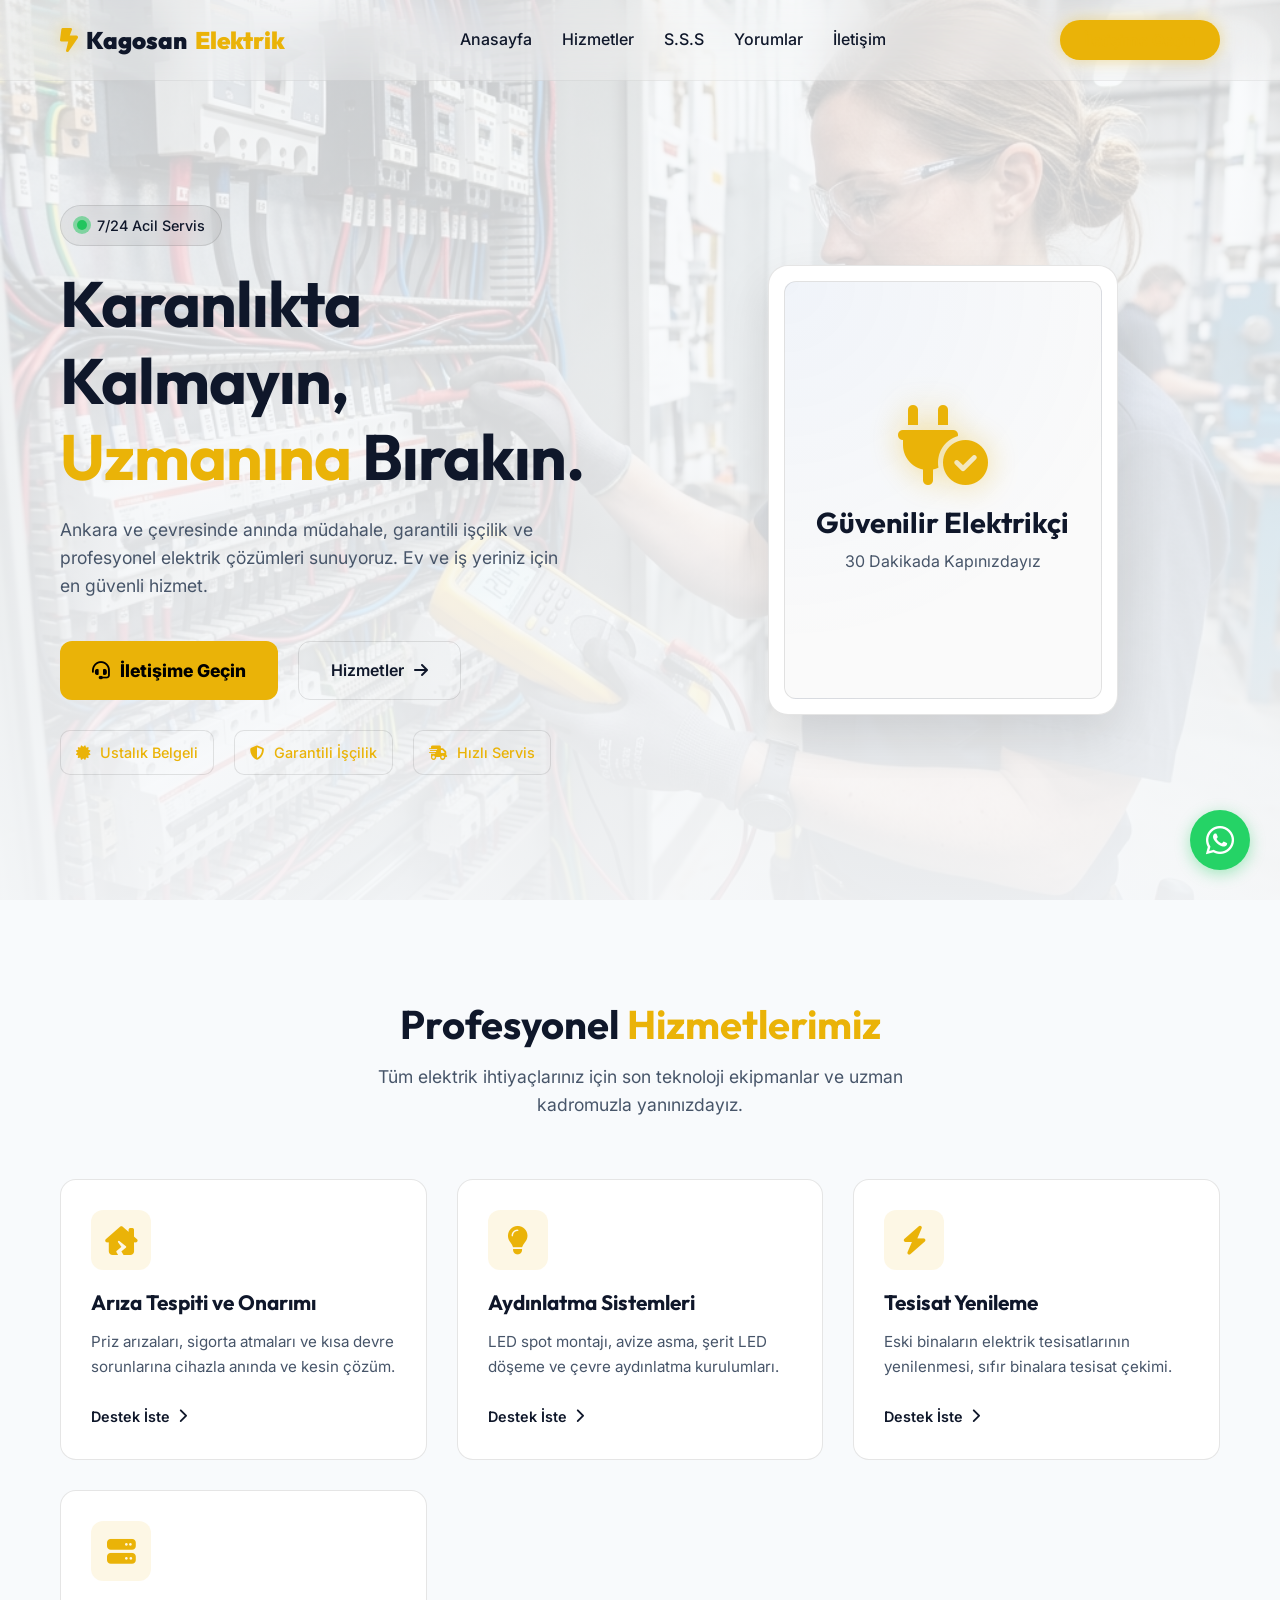
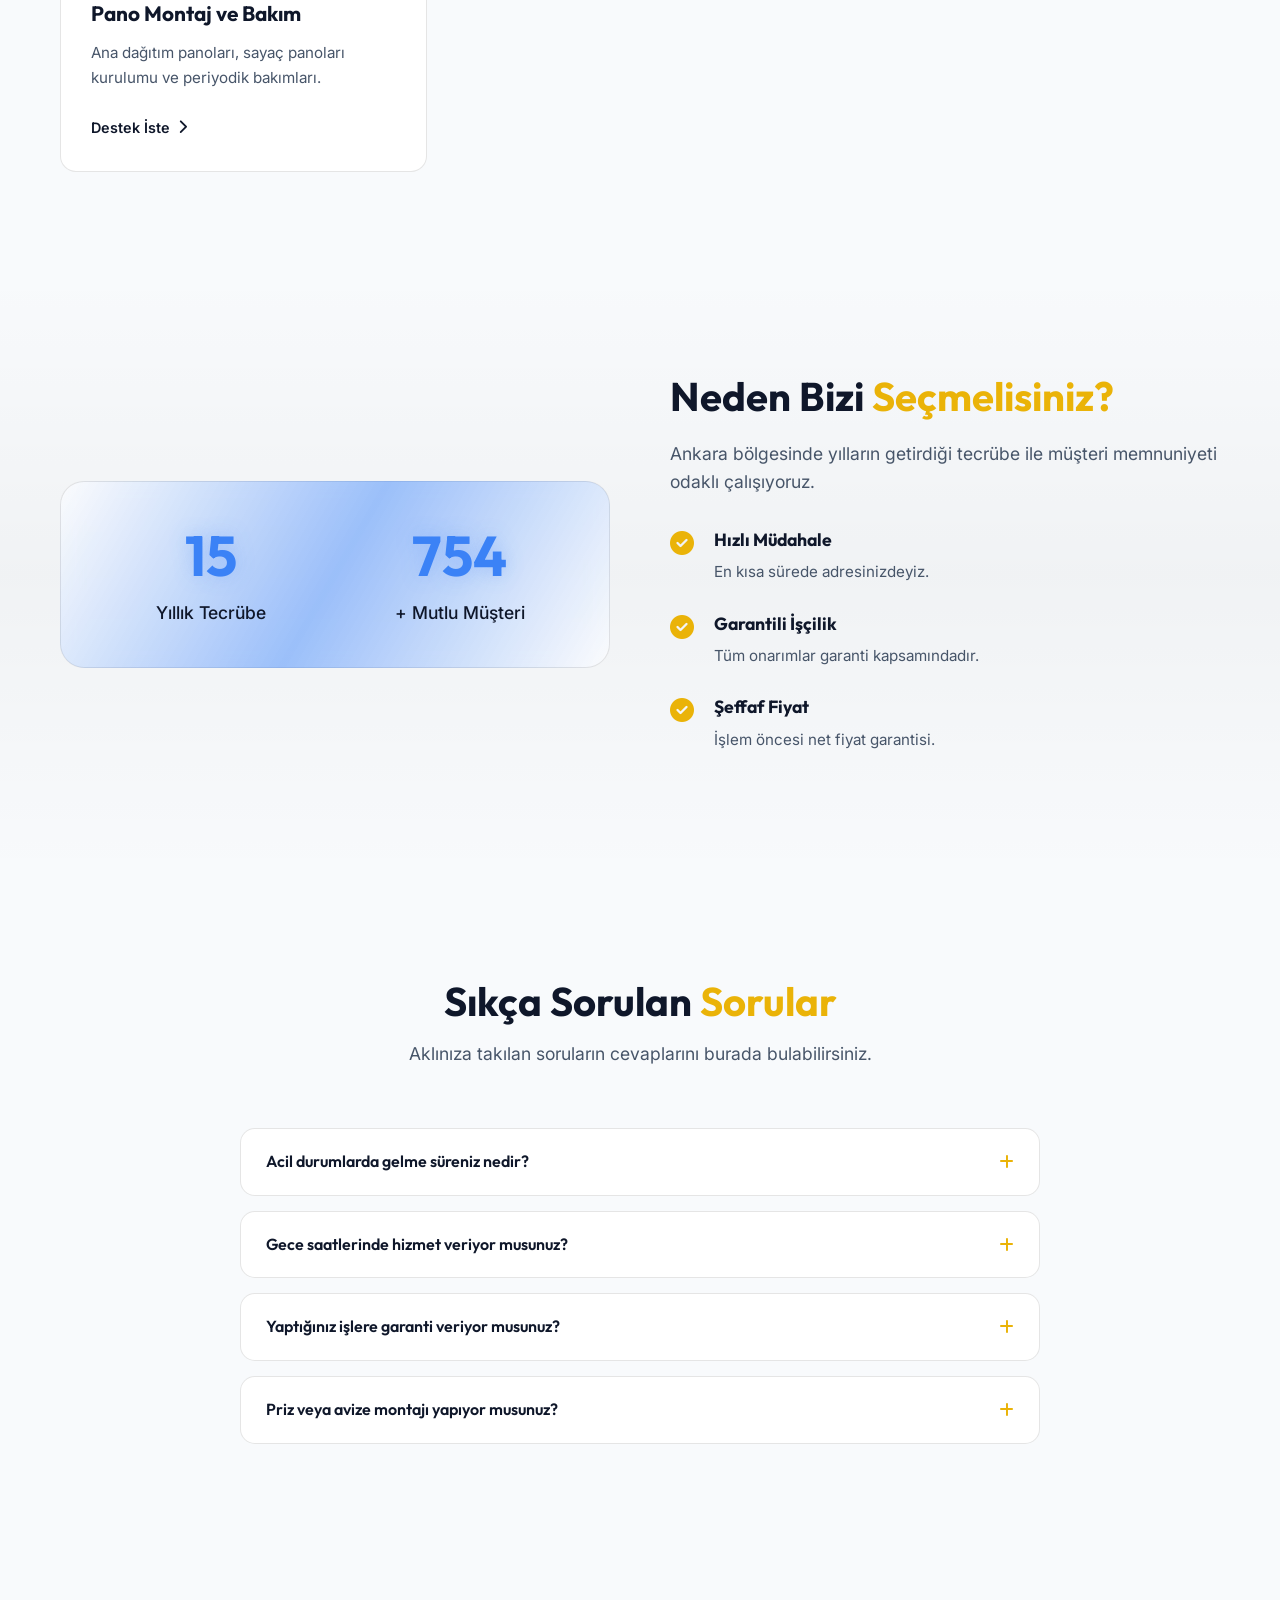
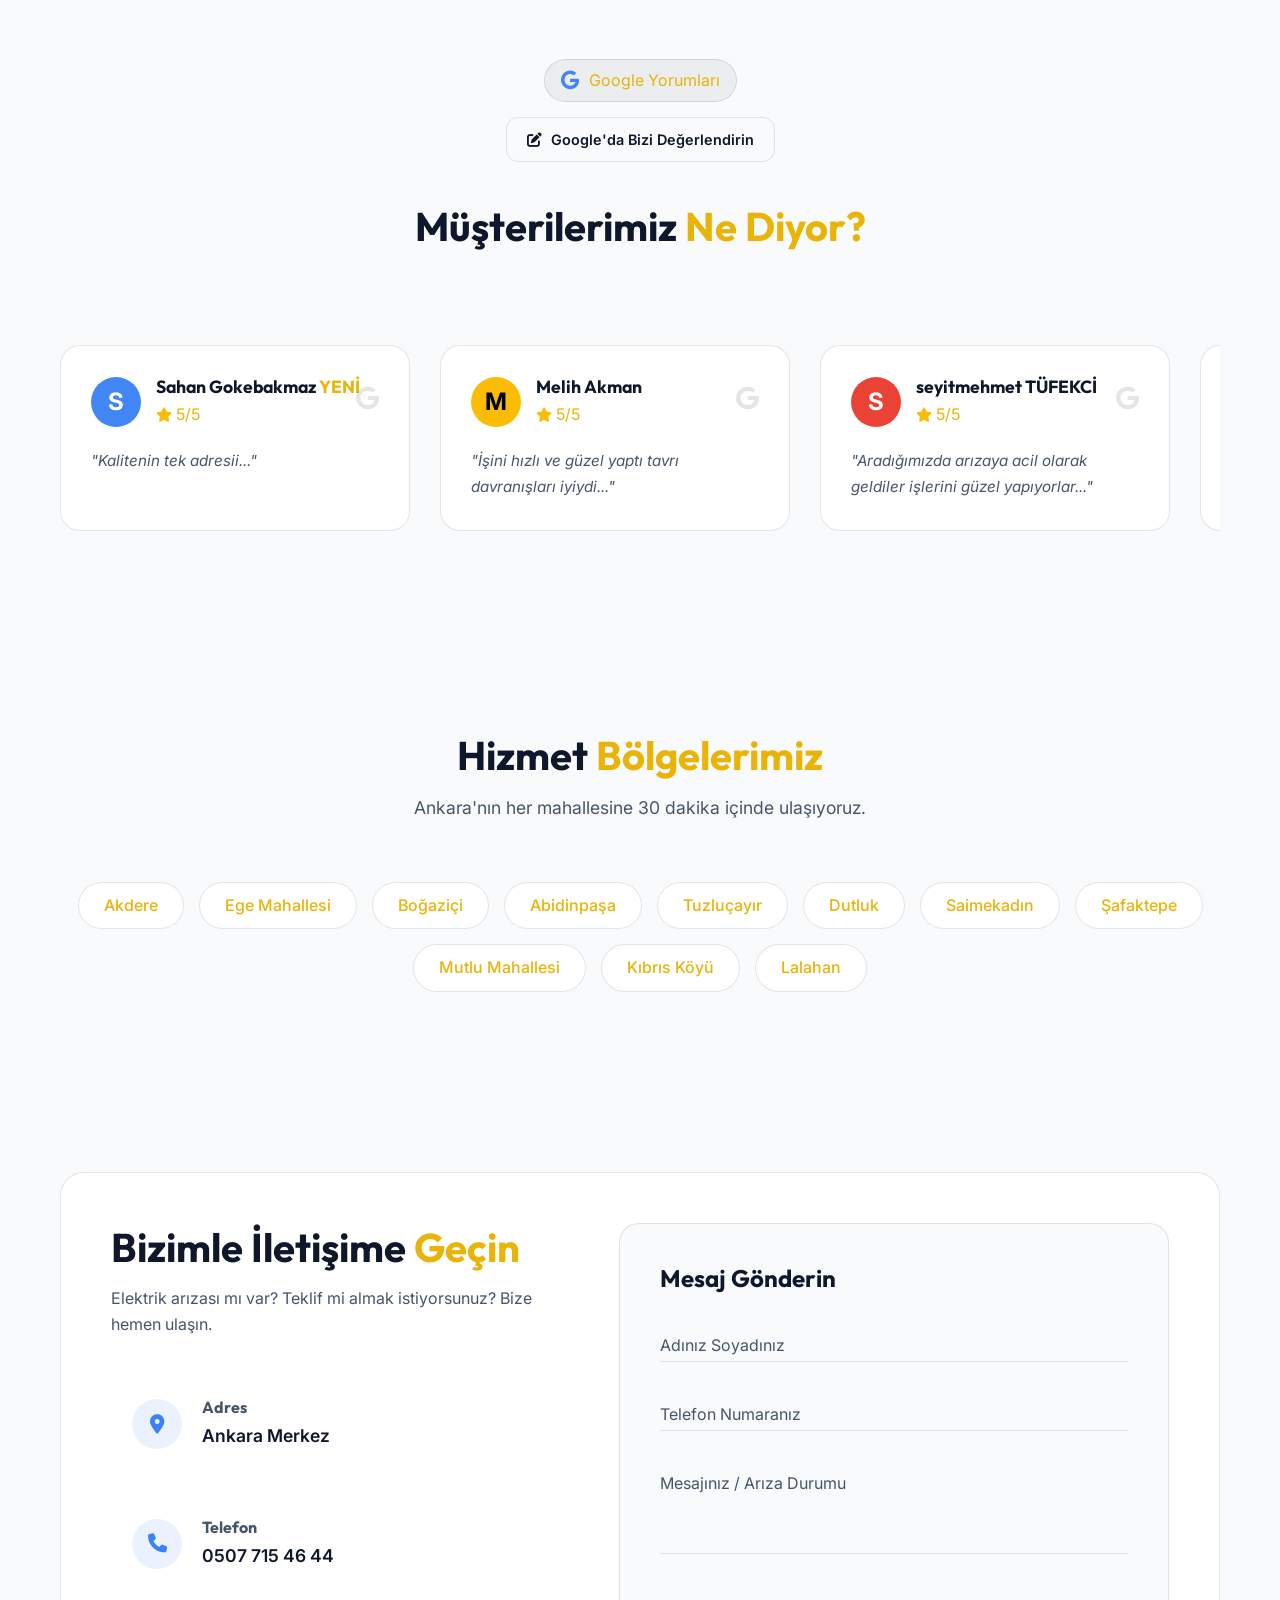
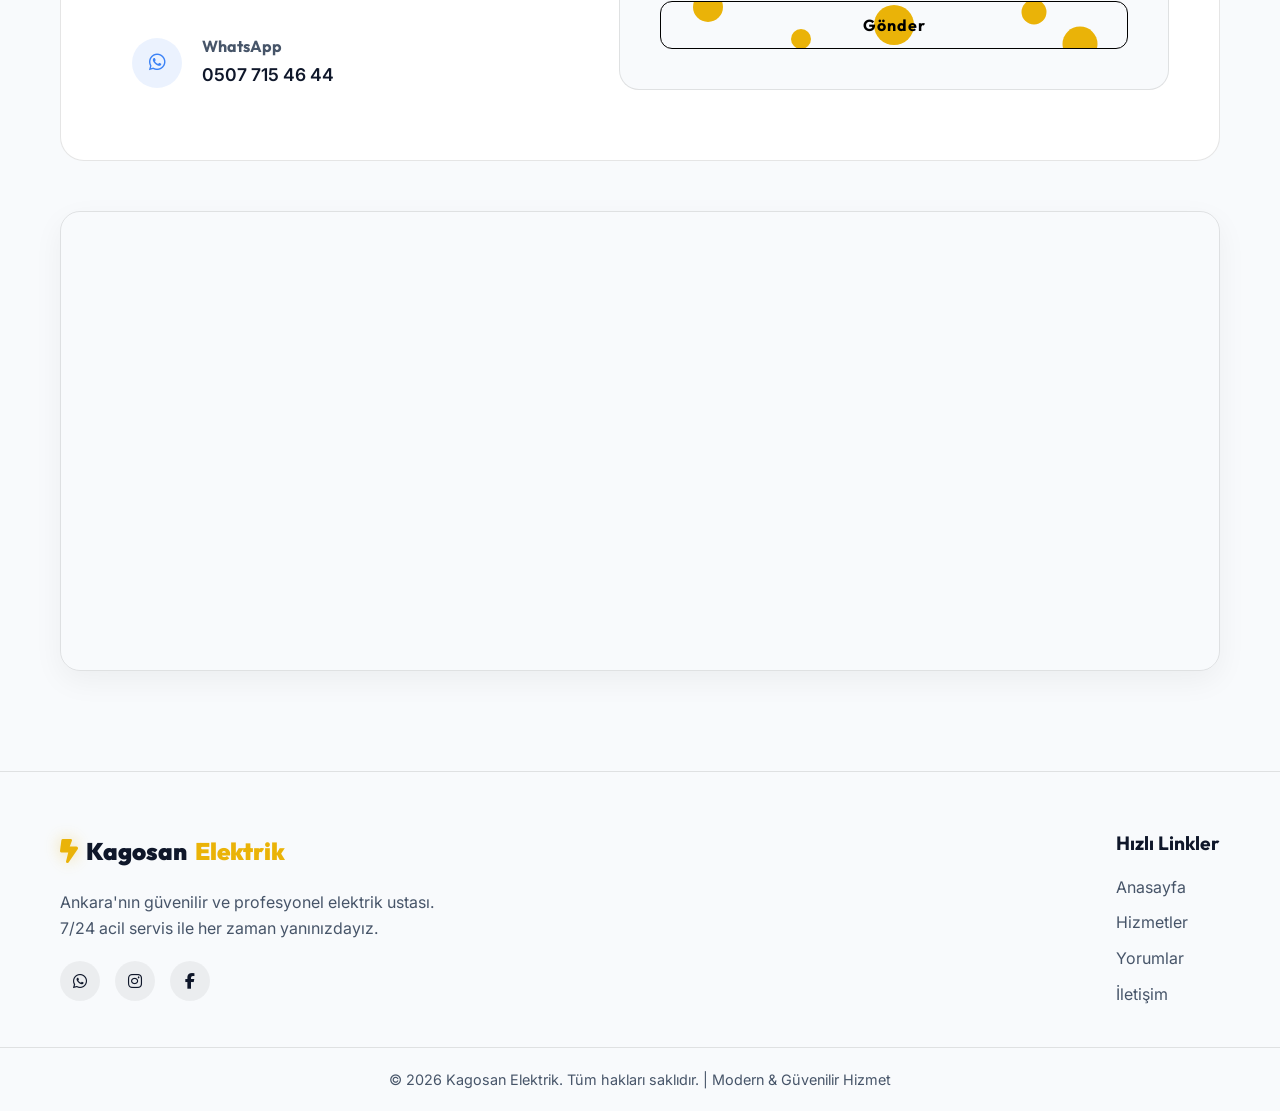
==== index.html @ c7c73910 "İlk commit: Site dosyaları eklendi" ====
<!DOCTYPE html>
<html lang="tr">
<head>
    <meta charset="UTF-8">
    <meta name="viewport" content="width=device-width, initial-scale=1.0">
    <title>Kagosan Elektrik | 7/24 Acil Elektrik Ustası</title>
    <meta name="description" content="Ankara'da profesyonel, hızlı ve güvenilir 7/24 elektrikçi hizmeti. Elektrik arızası, tesisat, pano montajı ve aydınlatma çözümleri.">
    <link rel="stylesheet" href="styles.css">
    <link href="https://fonts.googleapis.com/css2?family=Inter:wght@300;400;500;600;700&family=Outfit:wght@400;500;700;900&display=swap" rel="stylesheet">
    <link rel="stylesheet" href="https://cdnjs.cloudflare.com/ajax/libs/font-awesome/6.4.0/css/all.min.css">
    <script type="application/ld+json">
    {
      "@context": "https://schema.org",
      "@type": "Electrician",
      "name": "Kagosan Elektrik",
      "url": "https://www.kagosanelektrik.com",
      "telephone": "+905077154644",
      "address": {
        "@type": "PostalAddress",
        "streetAddress": "Ankara Merkez",
        "addressLocality": "Ankara",
        "addressRegion": "Ankara",
        "addressCountry": "TR"
      },
      "geo": {
        "@type": "GeoCoordinates",
        "latitude": 39.9334,
        "longitude": 32.8597
      },
      "openingHoursSpecification": {
        "@type": "OpeningHoursSpecification",
        "dayOfWeek": [
          "Monday",
          "Tuesday",
          "Wednesday",
          "Thursday",
          "Friday",
          "Saturday",
          "Sunday"
        ],
        "opens": "00:00",
        "closes": "23:59"
      },
      "priceRange": "₺₺",
      "description": "Ankara'da profesyonel, hızlı ve güvenilir 7/24 elektrikçi hizmeti. Elektrik arızası ve pano montajı."
    }
    </script>
</head>
<body>
    <!-- Navbar -->
    <nav class="navbar">
        <div class="container nav-container">
            <a href="#" class="logo">
                <i class="fa-solid fa-bolt-lightning"></i>
                Kagosan<span>Elektrik</span>
            </a>
            <ul class="nav-links">
                <li><a href="#home">Anasayfa</a></li>
                <li><a href="#services">Hizmetler</a></li>

                <li><a href="#faq">S.S.S</a></li>
                <li><a href="#reviews">Yorumlar</a></li>
                <li><a href="#contact">İletişim</a></li>
            </ul>
            <div class="nav-contact">
                <button class="uiverse-btn open-contact-modal">
                    <span class="btn-text">İletişime Geçin</span>
                    <span class="btn-icon"><i class="fa-solid fa-comment-dots"></i></span>
                </button>
            </div>
            <div class="mobile-menu-btn">
                <i class="fa-solid fa-bars"></i>
            </div>
        </div>
    </nav>

    <!-- Mobile Menu Overlay -->
    <div class="mobile-menu-overlay">
        <div class="close-menu-btn"><i class="fa-solid fa-xmark"></i></div>
        <ul class="mobile-nav-links">
            <li><a href="#home">Anasayfa</a></li>
            <li><a href="#services">Hizmetler</a></li>

            <li><a href="#faq">S.S.S</a></li>
            <li><a href="#reviews">Yorumlar</a></li>
            <li><a href="#contact">İletişim</a></li>
        </ul>
        <button class="uiverse-btn open-contact-modal mobile-modal-btn">
            <span class="btn-text">İletişime Geçin</span>
            <span class="btn-icon"><i class="fa-solid fa-comment-dots"></i></span>
        </button>
    </div>

    <!-- Hero Section -->
    <section id="home" class="hero">
        <div class="hero-bg"></div>
        <div class="container hero-container">
            <div class="hero-content">
                <div class="badge-modern">
                    <span class="pulse-dot"></span>
                    7/24 Acil Servis
                </div>
                <h1>Karanlıkta Kalmayın,<br><span>Uzmanına</span> Bırakın.</h1>
                <p>Ankara ve çevresinde anında müdahale, garantili işçilik ve profesyonel elektrik çözümleri sunuyoruz. Ev ve iş yeriniz için en güvenli hizmet.</p>
                
                <div class="hero-buttons">
                    <button class="btn-glow open-contact-modal">
                        <i class="fa-solid fa-headset"></i> İletişime Geçin
                    </button>
                    <a href="#services" class="btn-outline">
                        Hizmetler <i class="fa-solid fa-arrow-right"></i>
                    </a>
                </div>

                <!-- Trust Badges -->
                <div class="trust-badges">
                    <div class="trust-item">
                        <i class="fa-solid fa-certificate"></i>
                        <span>Ustalık Belgeli</span>
                    </div>
                    <div class="trust-item">
                        <i class="fa-solid fa-shield-halved"></i>
                        <span>Garantili İşçilik</span>
                    </div>
                    <div class="trust-item">
                        <i class="fa-solid fa-truck-fast"></i>
                        <span>Hızlı Servis</span>
                    </div>
                </div>
            </div>
            <div class="hero-image-wrapper">
                <div class="card-uiverse-3d">
                    <div class="card-inner">
                        <i class="fa-solid fa-plug-circle-check hero-big-icon"></i>
                        <h3>Güvenilir Elektrikçi</h3>
                        <p>30 Dakikada Kapınızdayız</p>
                    </div>
                </div>
            </div>
        </div>

    </section>

    <!-- Services Section -->
    <section id="services" class="services">
        <div class="container">
            <div class="section-header">
                <h2>Profesyonel <span>Hizmetlerimiz</span></h2>
                <p>Tüm elektrik ihtiyaçlarınız için son teknoloji ekipmanlar ve uzman kadromuzla yanınızdayız.</p>
            </div>

            <div class="services-grid">
                <div class="service-card-uiverse">
                    <div class="card-icon"><i class="fa-solid fa-house-chimney-crack"></i></div>
                    <h3>Arıza Tespiti ve Onarımı</h3>
                    <p>Priz arızaları, sigorta atmaları ve kısa devre sorunlarına cihazla anında ve kesin çözüm.</p>
                    <button class="card-link open-contact-modal">Destek İste <i class="fa-solid fa-chevron-right"></i></button>
                </div>
                <div class="service-card-uiverse">
                    <div class="card-icon"><i class="fa-solid fa-lightbulb"></i></div>
                    <h3>Aydınlatma Sistemleri</h3>
                    <p>LED spot montajı, avize asma, şerit LED döşeme ve çevre aydınlatma kurulumları.</p>
                    <button class="card-link open-contact-modal">Destek İste <i class="fa-solid fa-chevron-right"></i></button>
                </div>
                <div class="service-card-uiverse">
                    <div class="card-icon"><i class="fa-solid fa-bolt"></i></div>
                    <h3>Tesisat Yenileme</h3>
                    <p>Eski binaların elektrik tesisatlarının yenilenmesi, sıfır binalara tesisat çekimi.</p>
                    <button class="card-link open-contact-modal">Destek İste <i class="fa-solid fa-chevron-right"></i></button>
                </div>
                <div class="service-card-uiverse">
                    <div class="card-icon"><i class="fa-solid fa-server"></i></div>
                    <h3>Pano Montaj ve Bakım</h3>
                    <p>Ana dağıtım panoları, sayaç panoları kurulumu ve periyodik bakımları.</p>
                    <button class="card-link open-contact-modal">Destek İste <i class="fa-solid fa-chevron-right"></i></button>
                </div>
            </div>
        </div>
    </section>



    <!-- Why Us Section -->
    <section id="about" class="why-us">
        <div class="container">
            <div class="why-us-content">
                <div class="image-stack">
                    <div class="glass-panel">
                        <div class="stat-item">
                            <h4 class="counter" data-target="15">0</h4>
                            <span>Yıllık Tecrübe</span>
                        </div>
                        <div class="stat-item">
                            <h4 class="counter" data-target="2500">0</h4>
                            <span>+ Mutlu Müşteri</span>
                        </div>
                    </div>
                </div>
                <div class="text-content">
                    <h2>Neden Bizi <span>Seçmelisiniz?</span></h2>
                    <p>Ankara bölgesinde yılların getirdiği tecrübe ile müşteri memnuniyeti odaklı çalışıyoruz.</p>
                    <ul class="feature-list">
                        <li><i class="fa-solid fa-check-circle"></i><div><strong>Hızlı Müdahale</strong><span>En kısa sürede adresinizdeyiz.</span></div></li>
                        <li><i class="fa-solid fa-check-circle"></i><div><strong>Garantili İşçilik</strong><span>Tüm onarımlar garanti kapsamındadır.</span></div></li>
                        <li><i class="fa-solid fa-check-circle"></i><div><strong>Şeffaf Fiyat</strong><span>İşlem öncesi net fiyat garantisi.</span></div></li>
                    </ul>
                </div>
            </div>
        </div>
    </section>

    <!-- FAQ Section -->
    <section id="faq" class="faq-section">
        <div class="container">
            <div class="section-header">
                <h2>Sıkça Sorulan <span>Sorular</span></h2>
                <p>Aklınıza takılan soruların cevaplarını burada bulabilirsiniz.</p>
            </div>
            <div class="faq-accordion">
                <div class="faq-item">
                    <div class="faq-question">Acil durumlarda gelme süreniz nedir? <i class="fa-solid fa-plus"></i></div>
                    <div class="faq-answer">Ankara bölgesinde trafiğe bağlı olarak genellikle 20-40 dakika içerisinde adresinizde oluyoruz.</div>
                </div>
                <div class="faq-item">
                    <div class="faq-question">Gece saatlerinde hizmet veriyor musunuz? <i class="fa-solid fa-plus"></i></div>
                    <div class="faq-answer">Evet, haftanın 7 günü 24 saati acil elektrik arızaları için hizmetinizdeyiz.</div>
                </div>
                <div class="faq-item">
                    <div class="faq-question">Yaptığınız işlere garanti veriyor musunuz? <i class="fa-solid fa-plus"></i></div>
                    <div class="faq-answer">Kesinlikle. Kullandığımız malzemeler ve işçiliğimiz firmamızın garantisi altındadır.</div>
                </div>
                <div class="faq-item">
                    <div class="faq-question">Priz veya avize montajı yapıyor musunuz? <i class="fa-solid fa-plus"></i></div>
                    <div class="faq-answer">Evet, en küçük priz tamirinden komple bina tesisatına kadar her türlü elektrik işini yapıyoruz.</div>
                </div>
            </div>
        </div>
    </section>

    <!-- Reviews Section -->
    <section id="reviews" class="reviews-section">
        <div class="container">
            <div class="section-header" style="display: flex; flex-direction: column; align-items: center; gap: 15px;">
                <div class="google-rating" style="margin-bottom: 0;"><i class="fa-brands fa-google"></i><span>Google Yorumları</span></div>
                <a href="#" target="_blank" class="btn-outline" style="padding: 10px 20px; font-size: 0.9rem; margin-bottom: 15px;"><i class="fa-solid fa-pen-to-square"></i> Google'da Bizi Değerlendirin</a>
                <h2 style="margin-top: 10px;">Müşterilerimiz <span>Ne Diyor?</span></h2>
            </div>
            <div class="reviews-grid">
                <div class="review-card">
                    <div class="review-header">
                        <div class="avatar bg-blue">S</div>
                        <div class="user-info">
                            <h4>Sahan Gokebakmaz <span class="badge-new">YENİ</span></h4>
                            <div class="stars"><i class="fa-solid fa-star"></i> <span>5/5</span></div>
                        </div>
                        <i class="fa-brands fa-google google-icon-small"></i>
                    </div>
                    <p class="review-text">"Kalitenin tek adresii..."</p>
                </div>
                <div class="review-card">
                    <div class="review-header">
                        <div class="avatar bg-yellow">M</div>
                        <div class="user-info">
                            <h4>Melih Akman</h4>
                            <div class="stars"><i class="fa-solid fa-star"></i> <span>5/5</span></div>
                        </div>
                        <i class="fa-brands fa-google google-icon-small"></i>
                    </div>
                    <p class="review-text">"İşini hızlı ve güzel yaptı tavrı davranışları iyiydi..."</p>
                </div>
                <div class="review-card">
                    <div class="review-header">
                        <div class="avatar" style="background: #ea4335;">S</div>
                        <div class="user-info">
                            <h4>seyitmehmet TÜFEKCİ</h4>
                            <div class="stars"><i class="fa-solid fa-star"></i> <span>5/5</span></div>
                        </div>
                        <i class="fa-brands fa-google google-icon-small"></i>
                    </div>
                    <p class="review-text">"Aradığımızda arızaya acil olarak geldiler işlerini güzel yapıyorlar..."</p>
                </div>
                <div class="review-card">
                    <div class="review-header">
                        <div class="avatar bg-blue">K</div>
                        <div class="user-info">
                            <h4>Kaan Gökşen <span class="badge-new">YENİ</span></h4>
                            <div class="stars"><i class="fa-solid fa-star"></i> <span>5/5</span></div>
                        </div>
                        <i class="fa-brands fa-google google-icon-small"></i>
                    </div>
                    <p class="review-text">"Güzel kaliteli işçiliği var"</p>
                </div>
            </div>
        </div>
    </section>

    <!-- Service Areas Section -->
    <section id="areas" class="areas-section">
        <div class="container">
            <div class="section-header">
                <h2>Hizmet <span>Bölgelerimiz</span></h2>
                <p>Ankara'nın her mahallesine 30 dakika içinde ulaşıyoruz.</p>
            </div>
            <div class="areas-grid">
                <span class="area-pill">Akdere</span>
                <span class="area-pill">Ege Mahallesi</span>
                <span class="area-pill">Boğaziçi</span>
                <span class="area-pill">Abidinpaşa</span>
                <span class="area-pill">Tuzluçayır</span>
                <span class="area-pill">Dutluk</span>
                <span class="area-pill">Saimekadın</span>
                <span class="area-pill">Şafaktepe</span>
                <span class="area-pill">Mutlu Mahallesi</span>
                <span class="area-pill">Kıbrıs Köyü</span>
                <span class="area-pill">Lalahan</span>
            </div>
        </div>
    </section>

    <!-- Contact Section -->
    <section id="contact" class="contact">
        <div class="container">
            <div class="contact-wrapper">
                <div class="contact-info">
                    <h2>Bizimle İletişime <span>Geçin</span></h2>
                    <p>Elektrik arızası mı var? Teklif mi almak istiyorsunuz? Bize hemen ulaşın.</p>
                    
                    <div class="info-items">
                        <div class="info-item-uiverse">
                            <div class="icon"><i class="fa-solid fa-location-dot"></i></div>
                            <div>
                                <h4>Adres</h4>
                                <p>Ankara Merkez</p>
                            </div>
                        </div>
                        <div class="info-item-uiverse">
                            <div class="icon"><i class="fa-solid fa-phone"></i></div>
                            <div>
                                <h4>Telefon</h4>
                                <p>0507 715 46 44</p>
                            </div>
                        </div>
                        <div class="info-item-uiverse">
                            <div class="icon"><i class="fa-brands fa-whatsapp"></i></div>
                            <div>
                                <h4>WhatsApp</h4>
                                <p>0507 715 46 44</p>
                            </div>
                        </div>
                    </div>
                </div>

                <div class="contact-form-container">
                    <form class="modern-form" id="contactForm">
                        <div class="form-header">
                            <h3>Mesaj Gönderin</h3>
                        </div>
                        
                        <div class="input-group">
                            <input type="text" id="name" required>
                            <label for="name">Adınız Soyadınız</label>
                            <div class="line"></div>
                        </div>
                        
                        <div class="input-group">
                            <input type="tel" id="phone" required>
                            <label for="phone">Telefon Numaranız</label>
                            <div class="line"></div>
                        </div>
                        
                        <div class="input-group">
                            <textarea id="message" rows="4" required></textarea>
                            <label for="message">Mesajınız / Arıza Durumu</label>
                            <div class="line"></div>
                        </div>
                        
                        <button class="submit-btn-uiverse" type="submit">
                            <span class="circle1"></span>
                            <span class="circle2"></span>
                            <span class="circle3"></span>
                            <span class="circle4"></span>
                            <span class="circle5"></span>
                            <span class="text">Gönder</span>
                        </button>
                    </form>
                </div>
            </div>

            <!-- Google Maps -->
            <div class="map-container" style="margin-top: 50px; border-radius: 20px; overflow: hidden; border: 1px solid var(--border-color); box-shadow: 0 10px 30px rgba(0,0,0,0.05);">
                <iframe src="https://www.google.com/maps/embed?pb=!1m18!1m12!1m3!1d195884.28800181585!2d32.74837562621067!3d39.90326555178783!2m3!1f0!2f0!3f0!3m2!1i1024!2i768!4f13.1!3m3!1m2!1s0x14d34f0e14bb6bf3%3A0x6b1f2cd38b34335c!2sMamak%2C%20Ankara!5e0!3m2!1str!2str!4v1700000000000!5m2!1str!2str" width="100%" height="450" style="border:0;" allowfullscreen="" loading="lazy" referrerpolicy="no-referrer-when-downgrade"></iframe>
            </div>
        </div>
    </section>

    <!-- Footer -->
    <footer>
        <div class="container footer-content">
            <div class="footer-brand">
                <a href="#" class="logo">
                    <i class="fa-solid fa-bolt-lightning"></i>
                    Kagosan<span>Elektrik</span>
                </a>
                <p>Ankara'nın güvenilir ve profesyonel elektrik ustası. 7/24 acil servis ile her zaman yanınızdayız.</p>
                <div class="social-links">
                    <a href="https://wa.me/905077154644" target="_blank"><i class="fa-brands fa-whatsapp"></i></a>
                    <a href="#"><i class="fa-brands fa-instagram"></i></a>
                    <a href="#"><i class="fa-brands fa-facebook-f"></i></a>
                </div>
            </div>
            <div class="footer-links">
                <h3>Hızlı Linkler</h3>
                <ul>
                    <li><a href="#home">Anasayfa</a></li>
                    <li><a href="#services">Hizmetler</a></li>
                    <li><a href="#reviews">Yorumlar</a></li>
                    <li><a href="#contact">İletişim</a></li>
                </ul>
            </div>
        </div>
        <div class="footer-bottom">
            <p>&copy; 2026 Kagosan Elektrik. Tüm hakları saklıdır. | Modern & Güvenilir Hizmet</p>
        </div>
    </footer>

    <!-- Contact Modal Overlay -->
    <div class="modal-overlay" id="contactModal">
        <div class="modal-container">
            <button class="close-modal-btn" id="closeModalBtn"><i class="fa-solid fa-xmark"></i></button>
            <div class="modal-header"><h3>İletişime Geçin</h3></div>
            <div class="modal-body uiverse-buttons-container">
                <a href="tel:+905077154644" class="uiverse-contact-btn phone-btn">
                    <div class="sign">
                        <svg class="socialSvg phoneSvg" viewBox="0 0 512 512">
                            <path d="M164.9 24.6c-7.7-18.6-28-28.5-47.4-23.2l-88 24C12.1 30.2 0 46 0 64C0 311.4 200.6 512 448 512c18 0 33.8-12.1 38.6-29.5l24-88c5.3-19.4-4.6-39.7-23.2-47.4l-96-40c-16.3-6.8-35.2-2.1-46.3 11.6L304.7 368C234.3 334.7 177.3 277.7 144 207.3L193.3 167c13.7-11.2 18.4-30 11.6-46.3l-40-96z"/>
                        </svg>
                    </div>
                    <div class="text">Telefonla Ara</div>
                </a>

                <a href="https://wa.me/905077154644" target="_blank" class="uiverse-contact-btn wp-btn">
                    <div class="sign">
                        <svg class="socialSvg whatsappSvg" viewBox="0 0 16 16">
                            <path d="M13.601 2.326A7.854 7.854 0 0 0 7.994 0C3.627 0 .068 3.558.064 7.926c0 1.399.366 2.76 1.057 3.965L0 16l4.204-1.102a7.933 7.933 0 0 0 3.79.965h.004c4.368 0 7.926-3.558 7.93-7.93A7.898 7.898 0 0 0 13.6 2.326zM7.994 14.521a6.573 6.573 0 0 1-3.356-.92l-.24-.144-2.494.654.666-2.433-.156-.251a6.56 6.56 0 0 1-1.007-3.505c0-3.626 2.957-6.584 6.591-6.584a6.56 6.56 0 0 1 4.66 1.931 6.557 6.557 0 0 1 1.928 4.66c-.004 3.639-2.961 6.592-6.592 6.592zm3.615-4.934c-.197-.099-1.17-.578-1.353-.646-.182-.065-.315-.099-.445.099-.133.197-.513.646-.627.775-.114.133-.232.148-.43.05-.197-.1-.836-.308-1.592-.985-.59-.525-.985-1.175-1.103-1.372-.114-.198-.011-.304.088-.403.087-.088.197-.232.296-.346.1-.114.133-.198.198-.33.065-.134.034-.248-.015-.347-.05-.099-.445-1.076-.612-1.47-.16-.389-.323-.335-.445-.34-.114-.007-.247-.007-.38-.007a.729.729 0 0 0-.529.247c-.182.198-.691.677-.691 1.654 0 .977.71 1.916.81 2.049.098.133 1.394 2.132 3.383 2.992.47.205.84.326 1.129.418.475.152.904.129 1.246.08.38-.058 1.171-.48 1.338-.943.164-.464.164-.86.114-.943-.049-.084-.182-.133-.38-.232z"></path>
                        </svg>
                    </div>
                    <div class="text">WhatsApp</div>
                </a>
            </div>
        </div>
    </div>

    <!-- Floating WhatsApp Button -->
    <a href="https://wa.me/905077154644" target="_blank" class="floating-whatsapp"><i class="fa-brands fa-whatsapp"></i></a>

    <script src="script.js"></script>
</body>
</html>
---- styles.css ----
/* ==========================================================================
   CSS Variables & Resets
   ========================================================================== */
:root {
    --bg-dark: #f8fafc;
    --bg-card: #ffffff;
    --bg-card-hover: #f1f5f9;
    --text-main: #0f172a;
    --text-muted: #475569;
    --accent-primary: #eab308; /* Electric Yellow */
    --accent-secondary: #3b82f6; /* Electric Blue */
    --accent-whatsapp: #25D366; 
    --accent-glow: rgba(234, 179, 8, 0.4);
    --accent-glow-blue: rgba(59, 130, 246, 0.3);
    --border-color: rgba(0, 0, 0, 0.1);
    
    --font-heading: 'Outfit', sans-serif;
    --font-body: 'Inter', sans-serif;
    
    --transition: all 0.3s cubic-bezier(0.25, 0.8, 0.25, 1);
}

* {
    margin: 0;
    padding: 0;
    box-sizing: border-box;
}

html {
    scroll-behavior: smooth;
}

body {
    font-family: var(--font-body);
    background-color: var(--bg-dark);
    color: var(--text-main);
    line-height: 1.6;
    overflow-x: hidden;
}

a {
    text-decoration: none;
    color: inherit;
}

button {
    font-family: inherit;
    background: none;
    border: none;
    cursor: pointer;
}

ul {
    list-style: none;
}

.container {
    max-width: 1200px;
    margin: 0 auto;
    padding: 0 20px;
}

h1, h2, h3, h4, h5, h6 {
    font-family: var(--font-heading);
    font-weight: 700;
    line-height: 1.2;
}

span {
    color: var(--accent-primary);
}

/* ==========================================================================
   Navbar
   ========================================================================== */
.navbar {
    position: fixed;
    top: 0;
    left: 0;
    width: 100%;
    padding: 20px 0;
    z-index: 1000;
    transition: var(--transition);
    background: rgba(255, 255, 255, 0.2);
    backdrop-filter: blur(25px);
    -webkit-backdrop-filter: blur(25px);
    border-bottom: 1px solid rgba(0, 0, 0, 0.05);
}

.navbar.scrolled {
    background: rgba(255, 255, 255, 0.95);
    backdrop-filter: blur(15px);
    border-bottom: 1px solid var(--border-color);
    padding: 15px 0;
}

.nav-container {
    display: flex;
    justify-content: space-between;
    align-items: center;
}

.logo {
    font-size: 1.5rem;
    font-weight: 900;
    font-family: var(--font-heading);
    display: flex;
    align-items: center;
    gap: 8px;
    text-shadow: none;
    z-index: 1001; /* Above mobile menu */
}

.logo i {
    color: var(--accent-primary);
    filter: drop-shadow(0 0 8px var(--accent-glow));
}

.nav-links {
    display: flex;
    gap: 30px;
}

.nav-links a {
    font-size: 1rem;
    font-weight: 500;
    position: relative;
    padding: 5px 0;
    transition: var(--transition);
}

.nav-links a::after {
    content: '';
    position: absolute;
    bottom: 0;
    left: 0;
    width: 0;
    height: 2px;
    background: var(--accent-primary);
    transition: var(--transition);
    box-shadow: 0 0 8px var(--accent-glow);
}

.nav-links a:hover {
    color: var(--accent-primary);
}

.nav-links a:hover::after {
    width: 100%;
}

.mobile-menu-btn {
    display: none;
    font-size: 1.5rem;
    cursor: pointer;
    z-index: 1001;
    color: var(--text-main);
}

/* Uiverse Button (Navbar) */
.uiverse-btn {
    position: relative;
    display: flex;
    align-items: center;
    justify-content: center;
    padding: 10px 24px;
    background: var(--accent-primary);
    color: #000;
    border-radius: 30px;
    font-weight: 700;
    font-size: 1rem;
    overflow: hidden;
    transition: 0.3s;
    box-shadow: 0 0 15px var(--accent-glow);
}

.uiverse-btn .btn-text {
    z-index: 2;
    transition: 0.3s;
}

.uiverse-btn .btn-icon {
    position: absolute;
    right: -30px;
    opacity: 0;
    z-index: 2;
    transition: 0.3s;
}

.uiverse-btn::before {
    content: '';
    position: absolute;
    top: 0;
    left: 0;
    width: 0%;
    height: 100%;
    background: #fff;
    z-index: 1;
    transition: 0.3s;
}

.uiverse-btn:hover {
    box-shadow: 0 0 25px var(--accent-glow);
}

.uiverse-btn:hover .btn-text {
    transform: translateX(-15px);
}

.uiverse-btn:hover .btn-icon {
    right: 15px;
    opacity: 1;
}

.uiverse-btn:hover::before {
    width: 100%;
}

/* ==========================================================================
   Mobile Menu Overlay
   ========================================================================== */
.mobile-menu-overlay {
    position: fixed;
    top: 0;
    right: -100%;
    width: 100%;
    height: 100vh;
    background: rgba(255, 255, 255, 0.98);
    backdrop-filter: blur(15px);
    z-index: 999;
    display: flex;
    flex-direction: column;
    justify-content: center;
    align-items: center;
    transition: 0.4s ease-in-out;
}

.mobile-menu-overlay.active {
    right: 0;
}

.close-menu-btn {
    position: absolute;
    top: 25px;
    right: 25px;
    font-size: 2rem;
    cursor: pointer;
    color: var(--text-main);
    transition: var(--transition);
}

.close-menu-btn:hover {
    color: var(--accent-primary);
    transform: rotate(90deg);
}

.mobile-nav-links {
    text-align: center;
    margin-bottom: 40px;
}

.mobile-nav-links li {
    margin: 20px 0;
}

.mobile-nav-links a {
    font-size: 1.8rem;
    font-family: var(--font-heading);
    font-weight: 600;
}

.mobile-modal-btn {
    font-size: 1.1rem;
    padding: 15px 35px;
}

/* ==========================================================================
   Hero Section
   ========================================================================== */
.hero {
    min-height: 100vh;
    display: flex;
    align-items: center;
    position: relative;
    padding-top: 80px;
    overflow: hidden;
}

.hero-bg {
    position: absolute;
    top: 0;
    left: 0;
    width: 100%;
    height: 100%;
    background: linear-gradient(rgba(248, 250, 252, 0.8), rgba(248, 250, 252, 0.95)), 
                url('electrician_bg.png') center/cover no-repeat;
    z-index: -1;
}


.hero-container {
    display: grid;
    grid-template-columns: 1fr 1fr;
    gap: 50px;
    align-items: center;
}

.hero-content h1 {
    font-size: 4rem;
    margin: 20px 0;
    letter-spacing: -1px;
}

.hero-content p {
    font-size: 1.1rem;
    color: var(--text-muted);
    margin-bottom: 40px;
    max-width: 500px;
}

.badge-modern {
    display: inline-flex;
    align-items: center;
    gap: 10px;
    padding: 8px 16px;
    background: rgba(0, 0, 0, 0.05);
    border: 1px solid var(--border-color);
    border-radius: 50px;
    font-size: 0.9rem;
    font-weight: 500;
    backdrop-filter: blur(10px);
}

.pulse-dot {
    width: 10px;
    height: 10px;
    background: #22c55e;
    border-radius: 50%;
    position: relative;
}

.pulse-dot::after {
    content: '';
    position: absolute;
    top: -4px;
    left: -4px;
    width: 18px;
    height: 18px;
    background: rgba(34, 197, 94, 0.5);
    border-radius: 50%;
    animation: pulse 2s infinite;
}

@keyframes pulse {
    0% { transform: scale(1); opacity: 1; }
    100% { transform: scale(2.5); opacity: 0; }
}

.hero-buttons {
    display: flex;
    gap: 20px;
    flex-wrap: wrap;
}

.btn-glow {
    position: relative;
    padding: 16px 32px;
    background: var(--accent-primary);
    color: #000;
    font-weight: 800;
    font-size: 1.1rem;
    border-radius: 12px;
    display: inline-flex;
    align-items: center;
    gap: 10px;
    transition: var(--transition);
    border: none;
    overflow: hidden;
}

.btn-glow::before {
    content: '';
    position: absolute;
    top: 0;
    left: 0;
    width: 100%;
    height: 100%;
    background: linear-gradient(120deg, transparent, rgba(255,255,255,0.6), transparent);
    transform: translateX(-100%);
    transition: 0.6s;
}

.btn-glow:hover {
    box-shadow: 0 0 20px var(--accent-primary), 0 0 40px rgba(234, 179, 8, 0.4);
    transform: translateY(-2px);
}

.btn-glow:hover::before {
    transform: translateX(100%);
}

.btn-outline {
    padding: 16px 32px;
    background: transparent;
    color: var(--text-main);
    border: 1px solid var(--border-color);
    border-radius: 12px;
    font-weight: 600;
    display: inline-flex;
    align-items: center;
    gap: 10px;
    transition: var(--transition);
}

.btn-outline:hover {
    background: rgba(0, 0, 0, 0.05);
    border-color: var(--text-main);
}

.hero-image-wrapper {
    perspective: 1000px;
    display: flex;
    justify-content: center;
}

.card-uiverse-3d {
    width: 350px;
    height: 450px;
    background: #ffffff;
    border-radius: 20px;
    border: 1px solid var(--border-color);
    position: relative;
    transition: transform 0.5s ease;
    transform-style: preserve-3d;
    box-shadow: 0 20px 50px rgba(0,0,0,0.1);
    animation: float-card 6s ease-in-out infinite;
}

@keyframes float-card {
    0% { transform: translateY(0) rotateX(10deg) rotateY(-10deg); }
    50% { transform: translateY(-20px) rotateX(15deg) rotateY(-5deg); }
    100% { transform: translateY(0) rotateX(10deg) rotateY(-10deg); }
}

.card-inner {
    position: absolute;
    inset: 15px;
    background: radial-gradient(circle at top left, rgba(59, 130, 246, 0.05), transparent 70%),
                rgba(0, 0, 0, 0.02);
    border-radius: 12px;
    border: 1px solid var(--border-color);
    display: flex;
    flex-direction: column;
    align-items: center;
    justify-content: center;
    text-align: center;
    padding: 30px;
    backdrop-filter: blur(5px);
}

.hero-big-icon {
    font-size: 5rem;
    color: var(--accent-primary);
    margin-bottom: 20px;
    filter: drop-shadow(0 0 15px var(--accent-glow));
}

.card-inner h3 {
    font-size: 1.8rem;
    margin-bottom: 10px;
}

.card-inner p {
    color: var(--text-muted);
}

/* ==========================================================================
   Services Section
   ========================================================================== */
.services {
    padding: 100px 0;
    position: relative;
}

.section-header {
    text-align: center;
    margin-bottom: 60px;
    max-width: 600px;
    margin-inline: auto;
}

.section-header h2 {
    font-size: 2.5rem;
    margin-bottom: 15px;
}

.section-header p {
    color: var(--text-muted);
    font-size: 1.1rem;
}

.services-grid {
    display: grid;
    grid-template-columns: repeat(auto-fit, minmax(280px, 1fr));
    gap: 30px;
}

.service-card-uiverse {
    background: var(--bg-card);
    border-radius: 16px;
    padding: 30px;
    position: relative;
    border: 1px solid var(--border-color);
    transition: var(--transition);
    overflow: hidden;
    z-index: 1;
}

.service-card-uiverse::before {
    content: "";
    position: absolute;
    top: 0;
    left: 0;
    width: 100%;
    height: 100%;
    background: radial-gradient(800px circle at var(--mouse-x, 50%) var(--mouse-y, 50%), rgba(234, 179, 8, 0.06), transparent 40%);
    z-index: -1;
    opacity: 0;
    transition: opacity 0.5s;
}

.service-card-uiverse:hover {
    transform: translateY(-5px);
    border-color: rgba(234, 179, 8, 0.3);
    box-shadow: 0 10px 30px rgba(0,0,0,0.3);
}

.service-card-uiverse:hover::before {
    opacity: 1;
}

.card-icon {
    width: 60px;
    height: 60px;
    background: rgba(234, 179, 8, 0.1);
    border-radius: 12px;
    display: flex;
    align-items: center;
    justify-content: center;
    font-size: 1.8rem;
    color: var(--accent-primary);
    margin-bottom: 20px;
    transition: var(--transition);
}

.service-card-uiverse:hover .card-icon {
    background: var(--accent-primary);
    color: #000;
    box-shadow: 0 0 20px var(--accent-glow);
}

.service-card-uiverse h3 {
    font-size: 1.3rem;
    margin-bottom: 15px;
}

.service-card-uiverse p {
    color: var(--text-muted);
    margin-bottom: 25px;
    font-size: 0.95rem;
}

.card-link {
    display: inline-flex;
    align-items: center;
    gap: 8px;
    font-weight: 600;
    font-size: 0.9rem;
    color: var(--text-main);
    transition: var(--transition);
}

.service-card-uiverse:hover .card-link {
    color: var(--accent-primary);
    gap: 12px;
}

/* ==========================================================================
   Why Us Section
   ========================================================================== */
.why-us {
    padding: 100px 0;
    background: linear-gradient(to bottom, transparent, rgba(0, 0, 0, 0.03), transparent);
}

.why-us-content {
    display: grid;
    grid-template-columns: 1fr 1fr;
    gap: 60px;
    align-items: center;
}

.glass-panel {
    background: rgba(255, 255, 255, 0.7);
    border: 1px solid var(--border-color);
    border-radius: 24px;
    padding: 40px;
    backdrop-filter: blur(10px);
    display: grid;
    grid-template-columns: 1fr 1fr;
    gap: 30px;
    position: relative;
}

.glass-panel::after {
    content: '';
    position: absolute;
    inset: -1px;
    border-radius: 25px;
    background: linear-gradient(120deg, transparent, var(--accent-secondary), transparent);
    z-index: -1;
    opacity: 0.5;
}

.stat-item {
    text-align: center;
}

.stat-item h4 {
    font-size: 3.5rem;
    color: var(--accent-secondary);
    margin-bottom: 10px;
    text-shadow: 0 0 20px var(--accent-glow-blue);
}

.stat-item span {
    font-size: 1.1rem;
    font-weight: 500;
    color: var(--text-main);
}

.text-content h2 {
    font-size: 2.5rem;
    margin-bottom: 20px;
}

.text-content p {
    color: var(--text-muted);
    font-size: 1.1rem;
    margin-bottom: 30px;
}

.feature-list li {
    display: flex;
    gap: 20px;
    margin-bottom: 25px;
}

.feature-list i {
    font-size: 1.5rem;
    color: var(--accent-primary);
    margin-top: 5px;
}

.feature-list strong {
    display: block;
    font-size: 1.1rem;
    margin-bottom: 5px;
    font-family: var(--font-heading);
}

.feature-list span {
    color: var(--text-muted);
    font-size: 0.95rem;
}

/* ==========================================================================
   Reviews Section
   ========================================================================== */
.reviews-section {
    padding: 100px 0;
}

.google-rating {
    display: inline-flex;
    align-items: center;
    gap: 10px;
    background: rgba(0,0,0,0.05);
    padding: 8px 16px;
    border-radius: 30px;
    margin-bottom: 20px;
    border: 1px solid rgba(0,0,0,0.1);
}

.google-rating i {
    color: #4285F4;
    font-size: 1.2rem;
}

.reviews-grid {
    display: flex;
    overflow-x: auto;
    gap: 30px;
    padding: 20px 5px;
    scroll-snap-type: x mandatory;
    scrollbar-width: thin;
    scrollbar-color: var(--accent-primary) transparent;
}

.reviews-grid::-webkit-scrollbar {
    height: 6px;
}

.reviews-grid::-webkit-scrollbar-track {
    background: transparent;
}

.reviews-grid::-webkit-scrollbar-thumb {
    background: var(--accent-primary);
    border-radius: 10px;
}

.review-card {
    flex: 0 0 350px;
    scroll-snap-align: start;
    background: var(--bg-card);
    border-radius: 20px;
    padding: 30px;
    border: 1px solid var(--border-color);
    transition: var(--transition);
}

.review-time {
    font-size: 0.8rem;
    color: var(--text-muted);
    margin-left: 10px;
    font-weight: 400;
}

.review-card:hover {
    transform: translateY(-5px);
    box-shadow: 0 10px 30px rgba(0,0,0,0.5);
    border-color: rgba(255,255,255,0.2);
}

.review-header {
    display: flex;
    align-items: center;
    gap: 15px;
    margin-bottom: 20px;
    position: relative;
}

.avatar {
    width: 50px;
    height: 50px;
    border-radius: 50%;
    background: #ea4335;
    color: white;
    display: flex;
    align-items: center;
    justify-content: center;
    font-size: 1.5rem;
    font-weight: bold;
}

.avatar.bg-blue { background: #4285F4; }
.avatar.bg-yellow { background: #fbbc05; color: #000; }

.user-info h4 {
    font-size: 1.1rem;
    margin-bottom: 5px;
}

.stars i {
    color: #fbbc05;
    font-size: 0.9rem;
}

.google-icon-small {
    position: absolute;
    right: 0;
    top: 10px;
    color: rgba(0,0,0,0.1);
    font-size: 1.5rem;
}

.review-text {
    color: var(--text-muted);
    font-style: italic;
    font-size: 0.95rem;
    line-height: 1.7;
}

/* ==========================================================================
   Contact Section
   ========================================================================== */
.contact {
    padding: 100px 0;
}

.contact-wrapper {
    display: grid;
    grid-template-columns: 1fr 1.2fr;
    gap: 50px;
    background: var(--bg-card);
    border-radius: 24px;
    padding: 50px;
    border: 1px solid var(--border-color);
}

.contact-info h2 {
    font-size: 2.5rem;
    margin-bottom: 15px;
}

.contact-info > p {
    color: var(--text-muted);
    margin-bottom: 40px;
}

.info-items {
    display: flex;
    flex-direction: column;
    gap: 25px;
}

.info-item-uiverse {
    display: flex;
    align-items: center;
    gap: 20px;
    padding: 20px;
    background: rgba(255, 255, 255, 0.02);
    border-radius: 16px;
    border: 1px solid transparent;
    transition: var(--transition);
}

.info-item-uiverse:hover {
    background: rgba(255, 255, 255, 0.05);
    border-color: rgba(255, 255, 255, 0.1);
    transform: translateX(10px);
}

.info-item-uiverse .icon {
    width: 50px;
    height: 50px;
    background: rgba(59, 130, 246, 0.1);
    border-radius: 50%;
    display: flex;
    align-items: center;
    justify-content: center;
    color: var(--accent-secondary);
    font-size: 1.2rem;
}

.info-item-uiverse h4 {
    font-size: 1rem;
    color: var(--text-muted);
    margin-bottom: 5px;
}

.info-item-uiverse p {
    font-size: 1.1rem;
    font-weight: 600;
}

/* Uiverse Input Form */
.modern-form {
    background: var(--bg-dark);
    padding: 40px;
    border-radius: 20px;
    border: 1px solid var(--border-color);
}

.form-header h3 {
    font-size: 1.5rem;
    margin-bottom: 30px;
}

.input-group {
    position: relative;
    margin-bottom: 30px;
}

.input-group input,
.input-group textarea {
    width: 100%;
    padding: 10px 0;
    font-size: 1rem;
    color: var(--text-main);
    border: none;
    border-bottom: 1px solid var(--border-color);
    outline: none;
    background: transparent;
    resize: none;
}

.input-group label {
    position: absolute;
    top: 10px;
    left: 0;
    color: var(--text-muted);
    font-size: 1rem;
    pointer-events: none;
    transition: var(--transition);
}

.input-group input:focus ~ label,
.input-group input:valid ~ label,
.input-group textarea:focus ~ label,
.input-group textarea:valid ~ label {
    top: -20px;
    font-size: 0.8rem;
    color: var(--accent-primary);
}

.input-group .line {
    position: absolute;
    bottom: 0;
    left: 0;
    width: 100%;
    height: 2px;
    background: var(--accent-primary);
    transform: scaleX(0);
    transform-origin: left;
    transition: var(--transition);
}

.input-group input:focus ~ .line,
.input-group textarea:focus ~ .line {
    transform: scaleX(1);
}

/* Modern Submit Button */
.submit-btn-uiverse {
    font-family: var(--font-heading);
    font-size: 1rem;
    font-weight: 700;
    letter-spacing: 1px;
    padding: 13px 40px;
    outline: 0;
    border: 1px solid black;
    cursor: pointer;
    position: relative;
    background-color: rgba(0, 0, 0, 0);
    user-select: none;
    border-radius: 12px;
    color: var(--bg-dark);
    width: 100%;
    overflow: hidden;
    margin-top: 10px;
}

.submit-btn-uiverse .text {
    position: relative;
    z-index: 10;
    color: #000;
}

.submit-btn-uiverse span[class^="circle"] {
    position: absolute;
    border-radius: 50%;
    background: var(--accent-primary);
    transform: translate(-50%, -50%);
    transition: all 0.5s cubic-bezier(0.25, 0.8, 0.25, 1);
    z-index: 0;
}

.circle1 { width: 30px; height: 30px; top: 10%; left: 10%; }
.circle2 { width: 20px; height: 20px; top: 80%; left: 30%; }
.circle3 { width: 40px; height: 40px; top: 50%; left: 50%; }
.circle4 { width: 25px; height: 25px; top: 20%; left: 80%; }
.circle5 { width: 35px; height: 35px; top: 90%; left: 90%; }

.submit-btn-uiverse:hover span[class^="circle"] {
    width: 150%;
    height: 150%;
    top: 50%;
    left: 50%;
}

.submit-btn-uiverse::after {
    content: '';
    position: absolute;
    inset: 0;
    background: var(--accent-primary);
    z-index: -1;
}

/* ==========================================================================
   Footer
   ========================================================================== */
footer {
    background: var(--bg-main); /* Inherit light background */
    padding: 60px 0 20px;
    border-top: 1px solid var(--border-color);
}

.footer-content {
    display: flex;
    justify-content: space-between;
    flex-wrap: wrap;
    gap: 40px;
    margin-bottom: 40px;
}

.footer-brand {
    max-width: 400px;
}

.footer-brand p {
    color: var(--text-muted);
    margin: 20px 0;
}

.social-links {
    display: flex;
    gap: 15px;
}

.social-links a {
    width: 40px;
    height: 40px;
    border-radius: 50%;
    background: rgba(0, 0, 0, 0.05); /* Darker for light mode */
    display: flex;
    align-items: center;
    justify-content: center;
    transition: var(--transition);
}

.social-links a:hover {
    background: var(--accent-primary);
    color: #000;
    transform: translateY(-3px);
}

.footer-links h3 {
    margin-bottom: 20px;
    font-size: 1.2rem;
}

.footer-links ul {
    display: flex;
    flex-direction: column;
    gap: 10px;
}

.footer-links a {
    color: var(--text-muted);
    transition: var(--transition);
}

.footer-links a:hover {
    color: var(--accent-primary);
    padding-left: 5px;
}

.footer-bottom {
    text-align: center;
    padding-top: 20px;
    border-top: 1px solid rgba(0, 0, 0, 0.1); /* Darker border */
    color: var(--text-muted);
    font-size: 0.9rem;
}

/* ==========================================================================
   Contact Modal
   ========================================================================== */
.modal-overlay {
    position: fixed;
    top: 0;
    left: 0;
    width: 100%;
    height: 100%;
    background: rgba(0, 0, 0, 0.7);
    backdrop-filter: blur(8px);
    z-index: 2000;
    display: flex;
    align-items: center;
    justify-content: center;
    opacity: 0;
    visibility: hidden;
    transition: var(--transition);
}

.modal-overlay.active {
    opacity: 1;
    visibility: visible;
}

.modal-container {
    background: var(--bg-card);
    width: 90%;
    max-width: 500px;
    border-radius: 24px;
    padding: 40px;
    position: relative;
    transform: translateY(50px) scale(0.9);
    transition: all 0.4s cubic-bezier(0.25, 0.8, 0.25, 1);
    border: 1px solid rgba(255,255,255,0.1);
    box-shadow: 0 25px 50px rgba(0,0,0,0.5);
}

.modal-overlay.active .modal-container {
    transform: translateY(0) scale(1);
}

.close-modal-btn {
    position: absolute;
    top: 20px;
    right: 20px;
    font-size: 1.5rem;
    color: var(--text-muted);
    transition: var(--transition);
}

.close-modal-btn:hover {
    color: var(--text-main);
    transform: rotate(90deg);
}

.modal-header {
    text-align: center;
    margin-bottom: 30px;
}

.modal-icon {
    font-size: 3rem;
    color: var(--accent-primary);
    margin-bottom: 15px;
    filter: drop-shadow(0 0 10px var(--accent-glow));
}

.modal-header h3 {
    font-size: 1.8rem;
    margin-bottom: 10px;
}

.modal-header p {
    color: var(--text-muted);
}

.modal-body.uiverse-buttons-container {
    display: flex;
    flex-direction: row;
    justify-content: space-around;
    align-items: center;
    gap: 20px;
    padding: 20px 0;
}

.uiverse-contact-btn {
  display: flex;
  align-items: center;
  justify-content: flex-start;
  width: 55px;
  height: 55px;
  border: none;
  border-radius: 50%;
  cursor: pointer;
  position: relative;
  overflow: hidden;
  transition-duration: 0.3s;
  box-shadow: 2px 2px 10px rgba(0, 0, 0, 0.1);
  text-decoration: none;
}

.wp-btn {
  background-color: #00d757;
}

.phone-btn {
  background-color: #3b82f6; 
}

.uiverse-contact-btn .sign {
  width: 100%;
  transition-duration: 0.3s;
  display: flex;
  align-items: center;
  justify-content: center;
}

.uiverse-contact-btn .sign svg {
  width: 25px;
}

.uiverse-contact-btn .sign svg path {
  fill: white;
}

.uiverse-contact-btn .text {
  position: absolute;
  right: 0%;
  width: 0%;
  opacity: 0;
  color: white;
  font-size: 1.1em;
  font-weight: 600;
  transition-duration: 0.3s;
  white-space: nowrap;
}

.uiverse-contact-btn:hover {
  width: 180px;
  border-radius: 40px;
  transition-duration: 0.3s;
}

.uiverse-contact-btn:hover .sign {
  width: 30%;
  transition-duration: 0.3s;
  padding-left: 10px;
}

.uiverse-contact-btn:hover .text {
  opacity: 1;
  width: 70%;
  transition-duration: 0.3s;
  padding-right: 15px;
}

.uiverse-contact-btn:active {
  transform: translate(2px, 2px);
}

.btn-text-content strong {
    font-size: 1.1rem;
    color: var(--text-main);
    font-family: var(--font-heading);
}

.btn-text-content span {
    font-size: 0.9rem;
    color: var(--text-muted);
}

/* ==========================================================================
   Floating WhatsApp Button
   ========================================================================== */
.floating-whatsapp {
    position: fixed;
    bottom: 30px;
    right: 30px;
    width: 60px;
    height: 60px;
    background-color: var(--accent-whatsapp);
    color: white;
    border-radius: 50%;
    display: flex;
    align-items: center;
    justify-content: center;
    font-size: 2rem;
    box-shadow: 0 4px 15px rgba(37, 211, 102, 0.4);
    z-index: 100;
    transition: var(--transition);
    animation: float-btn 3s ease-in-out infinite;
}

.floating-whatsapp:hover {
    transform: scale(1.1);
    box-shadow: 0 6px 20px rgba(37, 211, 102, 0.6);
}

@keyframes float-btn {
    0% { transform: translateY(0); }
    50% { transform: translateY(-10px); }
    100% { transform: translateY(0); }
}

/* ==========================================================================
   Trust Badges
   ========================================================================== */
.trust-badges {
    display: flex;
    gap: 20px;
    margin-top: 30px;
    flex-wrap: wrap;
}

.trust-item {
    display: flex;
    align-items: center;
    gap: 10px;
    background: rgba(255, 255, 255, 0.05);
    padding: 10px 15px;
    border-radius: 10px;
    border: 1px solid var(--border-color);
    font-size: 0.9rem;
    font-weight: 500;
}

.trust-item i {
    color: var(--accent-primary);
}

/* ==========================================================================
   Gallery Section
   ========================================================================== */
.gallery-section {
    padding: 100px 0;
    background: linear-gradient(to top, transparent, rgba(234, 179, 8, 0.05), transparent);
}

.gallery-grid {
    display: grid;
    grid-template-columns: 1fr 1fr;
    gap: 30px;
}

.gallery-item {
    position: relative;
    border-radius: 20px;
    overflow: hidden;
    border: 1px solid var(--border-color);
    box-shadow: 0 10px 30px rgba(0,0,0,0.3);
}

.gallery-img-container {
    position: relative;
    aspect-ratio: 16/9;
}

.gallery-img-container img {
    width: 100%;
    height: 100%;
    object-fit: cover;
    transition: transform 0.5s ease;
}

.gallery-item:hover img {
    transform: scale(1.05);
}

.gallery-label {
    position: absolute;
    bottom: 0;
    left: 0;
    width: 100%;
    padding: 20px;
    background: linear-gradient(to top, rgba(0,0,0,0.9), transparent);
    color: #fff;
    font-weight: 600;
}

/* ==========================================================================
   FAQ Section
   ========================================================================== */
.faq-section {
    padding: 100px 0;
}

.faq-accordion {
    max-width: 800px;
    margin: 0 auto;
}

.faq-item {
    background: var(--bg-card);
    border: 1px solid var(--border-color);
    border-radius: 15px;
    margin-bottom: 15px;
    overflow: hidden;
    transition: var(--transition);
}

.faq-question {
    padding: 20px 25px;
    font-weight: 600;
    font-family: var(--font-heading);
    cursor: pointer;
    display: flex;
    justify-content: space-between;
    align-items: center;
    transition: var(--transition);
}

.faq-question i {
    transition: transform 0.3s ease;
    color: var(--accent-primary);
}

.faq-item.active .faq-question {
    background: rgba(234, 179, 8, 0.1);
    color: var(--accent-primary);
}

.faq-item.active .faq-question i {
    transform: rotate(45deg);
}

.faq-answer {
    padding: 0 25px;
    max-height: 0;
    overflow: hidden;
    transition: all 0.3s ease;
    color: var(--text-muted);
}

.faq-item.active .faq-answer {
    padding: 0 25px 25px 25px;
    max-height: 200px;
}

/* ==========================================================================
   Service Areas Section
   ========================================================================== */
.areas-section {
    padding: 80px 0;
    background: rgba(255, 255, 255, 0.02);
}

.areas-grid {
    display: flex;
    flex-wrap: wrap;
    gap: 15px;
    justify-content: center;
}

.area-pill {
    background: var(--bg-card);
    border: 1px solid var(--border-color);
    padding: 10px 25px;
    border-radius: 50px;
    font-weight: 500;
    transition: var(--transition);
}

.area-pill:hover {
    border-color: var(--accent-primary);
    background: rgba(234, 179, 8, 0.1);
    color: var(--accent-primary);
    transform: translateY(-3px);
}

/* ==========================================================================
   Responsive Updates
   ========================================================================== */
@media (max-width: 992px) {
    .nav-links, .nav-contact {
        display: none;
    }
    
    .mobile-menu-btn {
        display: block;
    }
    
    .hero-container, 
    .why-us-content, 
    .contact-wrapper {
        grid-template-columns: 1fr;
        text-align: center;
    }
    
    .hero-content h1 {
        font-size: 2.5rem;
    }
    
    .hero-buttons {
        justify-content: center;
    }
    
    .feature-list li {
        justify-content: center;
        text-align: left;
    }
    
    .footer-content {
        flex-direction: column;
        align-items: center;
        text-align: center;
        gap: 30px;
    }
    
    .modal-body.uiverse-buttons-container {
        flex-direction: column;
        align-items: center;
        gap: 15px;
    }
    
    .gallery-grid {
        grid-template-columns: 1fr;
    }
    
    .trust-badges {
        justify-content: center;
    }
    
    .section-header h2 {
        font-size: 2rem;
    }
    
    .image-stack {
        margin-bottom: 30px;
    }
}
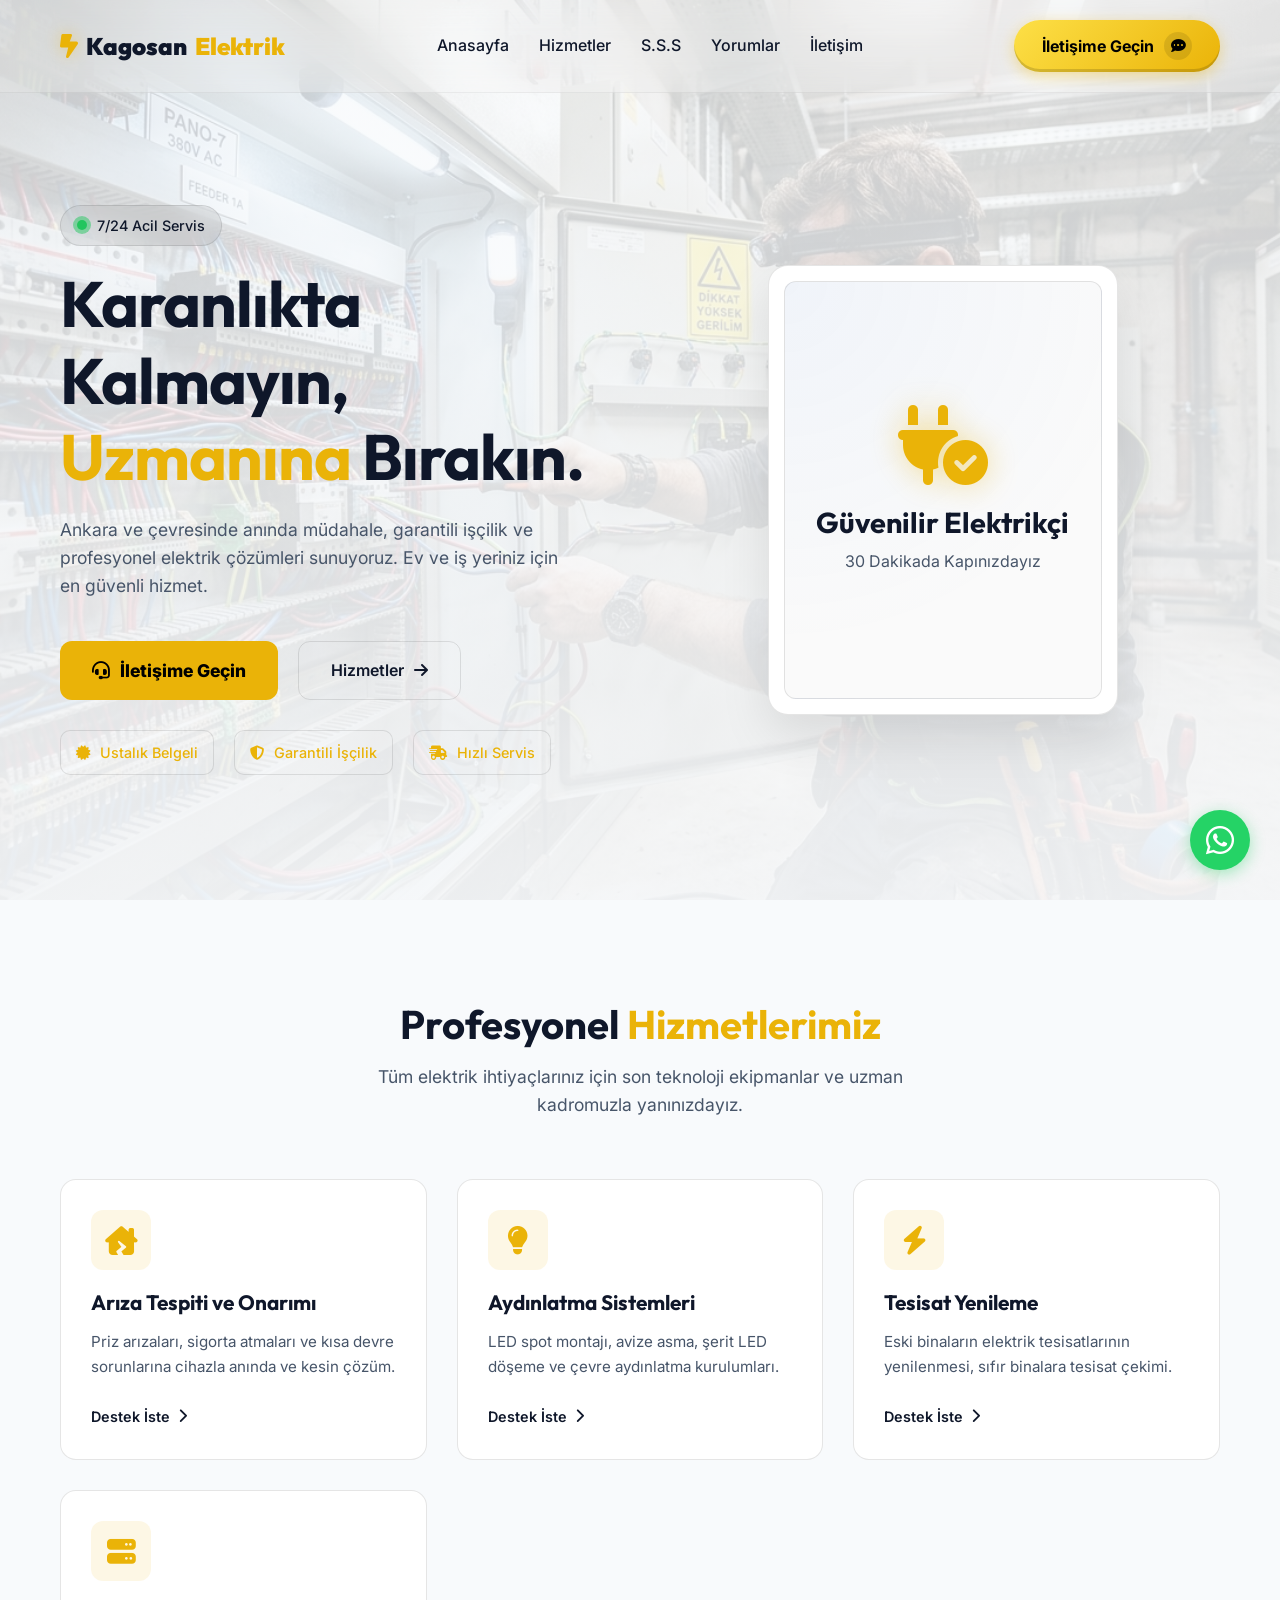
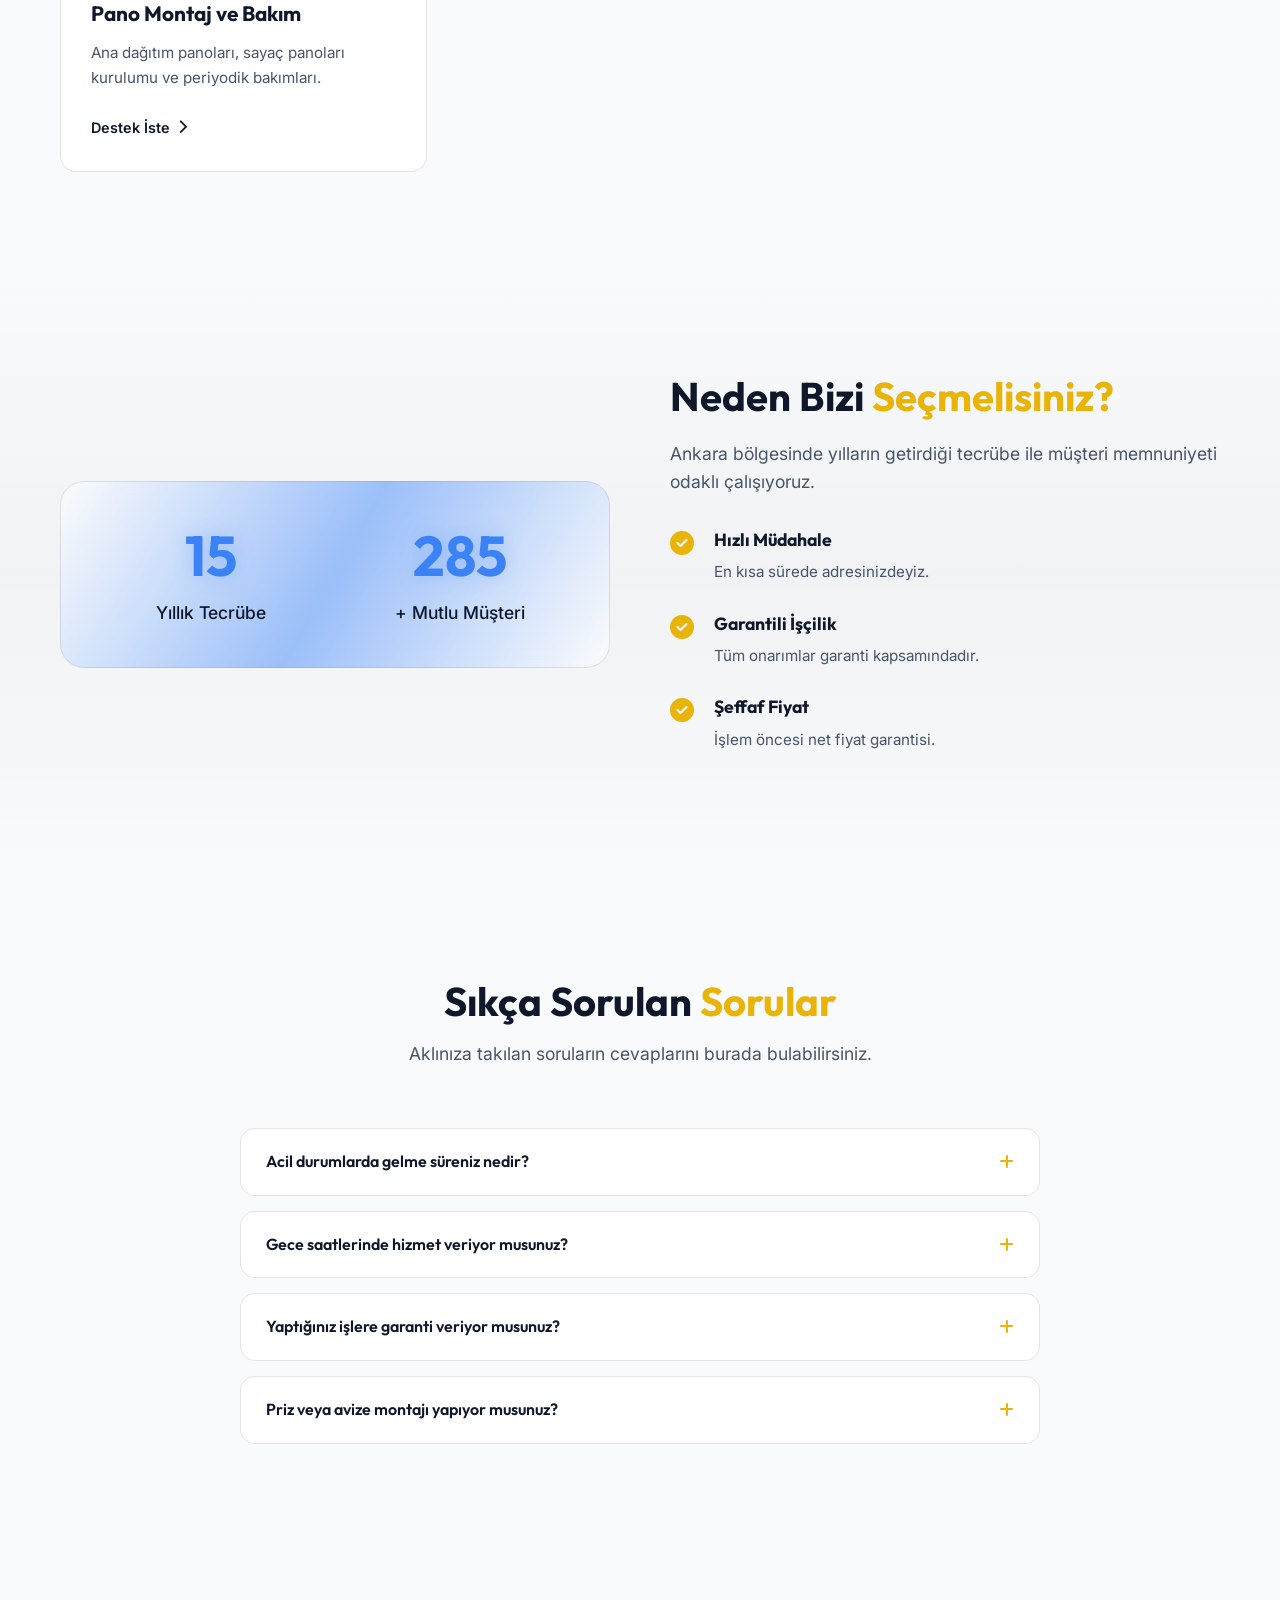
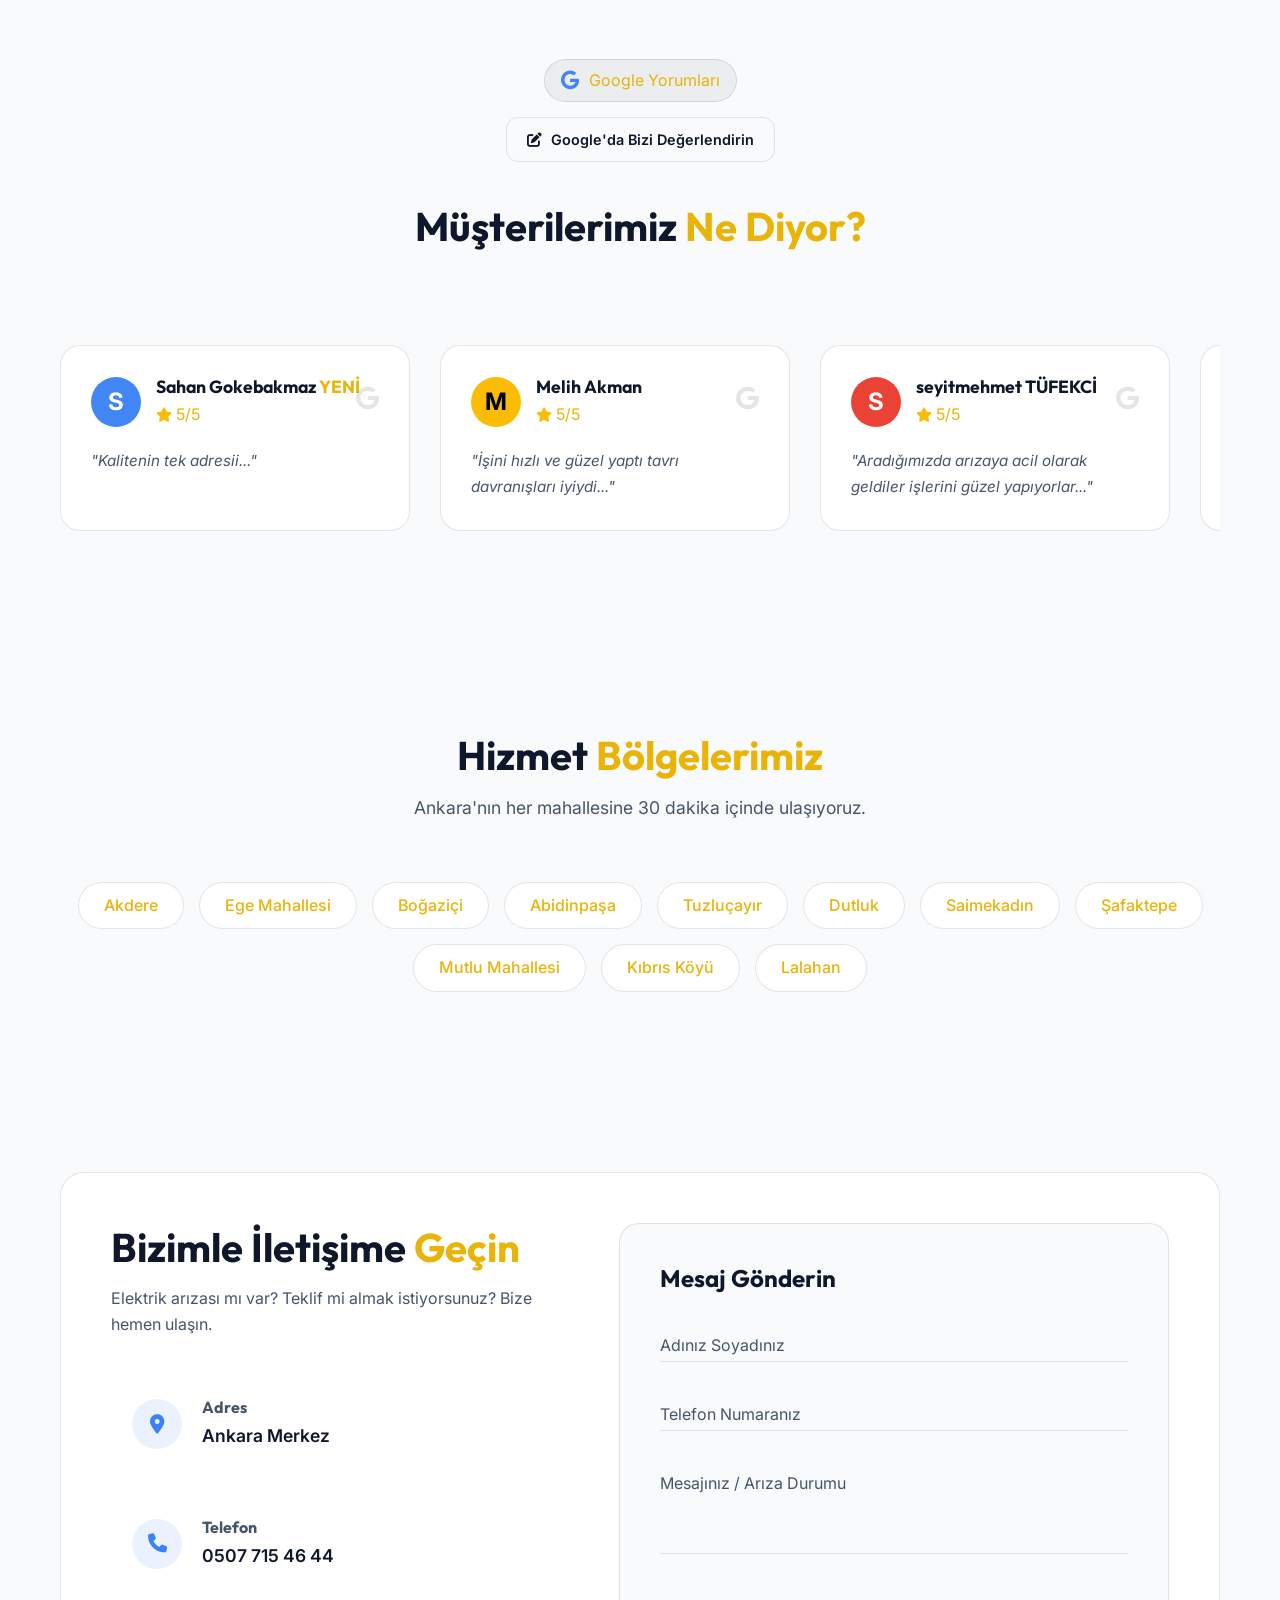
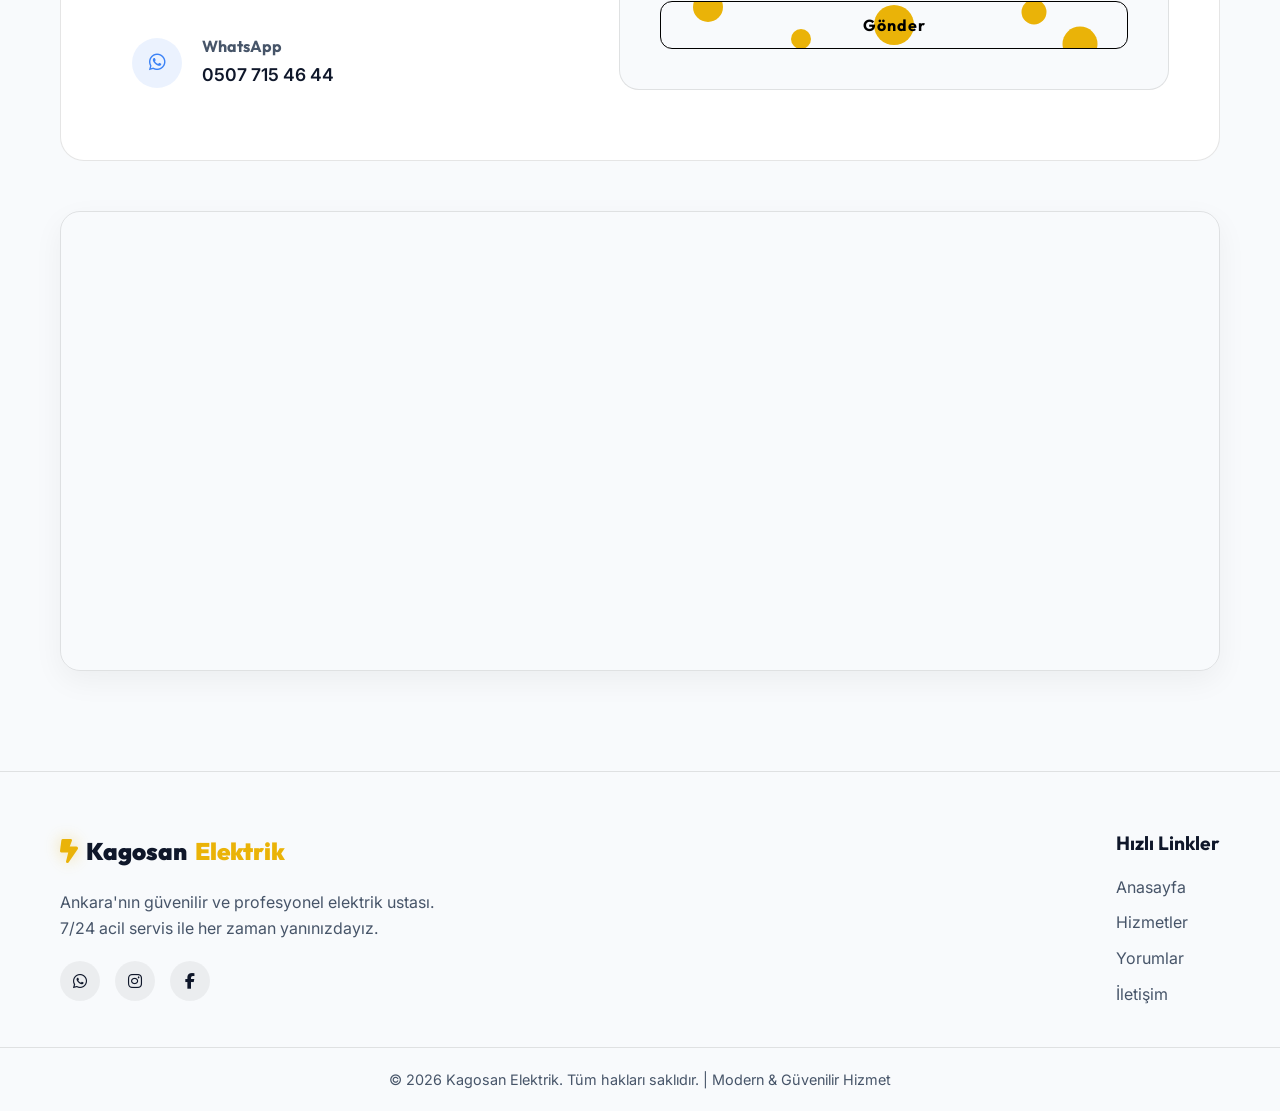
==== commit 49410794: "Yeni ozellikler: FAQ, Galeri, Hizmet Bolgeleri, Marquee yorumlar, Resend entegrasyonu" ====
--- a/index.html
+++ b/index.html
@@ -191,7 +191,7 @@
                             <span>Yıllık Tecrübe</span>
                         </div>
                         <div class="stat-item">
-                            <h4 class="counter" data-target="2500">0</h4>
+                            <h4 class="counter" data-target="1000">0</h4>
                             <span>+ Mutlu Müşteri</span>
                         </div>
                     </div>
@@ -242,12 +242,18 @@
         <div class="container">
             <div class="section-header" style="display: flex; flex-direction: column; align-items: center; gap: 15px;">
                 <div class="google-rating" style="margin-bottom: 0;"><i class="fa-brands fa-google"></i><span>Google Yorumları</span></div>
-                <a href="#" target="_blank" class="btn-outline" style="padding: 10px 20px; font-size: 0.9rem; margin-bottom: 15px;"><i class="fa-solid fa-pen-to-square"></i> Google'da Bizi Değerlendirin</a>
+                <a href="https://share.google/rdlSDvb8UTdIoFtDF" target="_blank" class="btn-outline" style="padding: 10px 20px; font-size: 0.9rem; margin-bottom: 15px;"><i class="fa-solid fa-pen-to-square"></i> Google'da Bizi Değerlendirin</a>
                 <h2 style="margin-top: 10px;">Müşterilerimiz <span>Ne Diyor?</span></h2>
             </div>
-            <div class="reviews-grid">
-                <div class="review-card">
-                    <div class="review-header">
+            
+            <div class="reviews-marquee-container">
+                <button class="marquee-btn" id="marqueeToggleBtn" aria-label="Durdur/Oynat">
+                    <i class="fa-solid fa-pause"></i>
+                </button>
+                <div class="reviews-marquee-track" id="reviewsTrack">
+                    <!-- Review 1 -->
+                    <div class="review-card">
+                        <div class="review-header">
                         <div class="avatar bg-blue">S</div>
                         <div class="user-info">
                             <h4>Sahan Gokebakmaz <span class="badge-new">YENİ</span></h4>
@@ -290,6 +296,7 @@
                     </div>
                     <p class="review-text">"Güzel kaliteli işçiliği var"</p>
                 </div>
+            </div>
             </div>
         </div>
     </section>
--- a/styles.css
+++ b/styles.css
@@ -157,63 +157,56 @@
     color: var(--text-main);
 }
 
-/* Uiverse Button (Navbar) */
+/* Modern Glow Button (Navbar & Mobile Menu) */
 .uiverse-btn {
-    position: relative;
-    display: flex;
+    display: inline-flex;
     align-items: center;
     justify-content: center;
-    padding: 10px 24px;
-    background: var(--accent-primary);
+    gap: 10px;
+    padding: 12px 28px;
+    background: linear-gradient(135deg, #fde047, var(--accent-primary));
     color: #000;
-    border-radius: 30px;
+    border-radius: 50px;
     font-weight: 700;
     font-size: 1rem;
-    overflow: hidden;
-    transition: 0.3s;
-    box-shadow: 0 0 15px var(--accent-glow);
+    box-shadow: 0 4px 15px rgba(234, 179, 8, 0.4), inset 0 -3px 0 rgba(0, 0, 0, 0.15);
+    transition: all 0.2s ease;
+    border: none;
+    cursor: pointer;
 }
 
 .uiverse-btn .btn-text {
     z-index: 2;
-    transition: 0.3s;
+    color: #000;
 }
 
 .uiverse-btn .btn-icon {
-    position: absolute;
-    right: -30px;
-    opacity: 0;
+    display: inline-flex;
+    align-items: center;
+    justify-content: center;
+    background: rgba(0,0,0,0.1);
+    color: #000;
+    border-radius: 50%;
+    width: 28px;
+    height: 28px;
+    font-size: 0.9rem;
     z-index: 2;
-    transition: 0.3s;
-}
-
-.uiverse-btn::before {
-    content: '';
-    position: absolute;
-    top: 0;
-    left: 0;
-    width: 0%;
-    height: 100%;
-    background: #fff;
-    z-index: 1;
-    transition: 0.3s;
+    transition: transform 0.3s ease;
 }
 
 .uiverse-btn:hover {
-    box-shadow: 0 0 25px var(--accent-glow);
-}
-
-.uiverse-btn:hover .btn-text {
-    transform: translateX(-15px);
+    transform: translateY(-2px);
+    box-shadow: 0 6px 25px rgba(234, 179, 8, 0.6), inset 0 -3px 0 rgba(0, 0, 0, 0.15);
+    background: linear-gradient(135deg, #fef08a, #fde047);
 }
 
 .uiverse-btn:hover .btn-icon {
-    right: 15px;
-    opacity: 1;
-}
-
-.uiverse-btn:hover::before {
-    width: 100%;
+    transform: scale(1.1) rotate(-5deg);
+}
+
+.uiverse-btn:active {
+    transform: translateY(2px);
+    box-shadow: 0 2px 10px rgba(234, 179, 8, 0.4), inset 0 2px 0 rgba(0, 0, 0, 0.15);
 }
 
 /* ==========================================================================
@@ -697,27 +690,58 @@
     font-size: 1.2rem;
 }
 
-.reviews-grid {
-    display: flex;
-    overflow-x: auto;
+.reviews-marquee-container {
+    position: relative;
+    overflow: hidden;
+    width: 100%;
+    padding: 20px 0;
+}
+
+.marquee-btn {
+    position: absolute;
+    top: 50%;
+    right: 20px;
+    transform: translateY(-50%);
+    z-index: 10;
+    background: var(--accent-primary);
+    border: none;
+    color: #000;
+    width: 45px;
+    height: 45px;
+    border-radius: 50%;
+    display: flex;
+    align-items: center;
+    justify-content: center;
+    font-size: 1.2rem;
+    cursor: pointer;
+    transition: var(--transition);
+    box-shadow: 0 4px 15px rgba(234, 179, 8, 0.4);
+    opacity: 0;
+}
+
+.reviews-marquee-container:hover .marquee-btn {
+    opacity: 1;
+}
+
+.marquee-btn:hover {
+    transform: translateY(-50%) scale(1.1);
+    box-shadow: 0 6px 20px rgba(234, 179, 8, 0.6);
+}
+
+.reviews-marquee-track {
+    display: flex;
     gap: 30px;
-    padding: 20px 5px;
-    scroll-snap-type: x mandatory;
-    scrollbar-width: thin;
-    scrollbar-color: var(--accent-primary) transparent;
-}
-
-.reviews-grid::-webkit-scrollbar {
-    height: 6px;
-}
-
-.reviews-grid::-webkit-scrollbar-track {
-    background: transparent;
-}
-
-.reviews-grid::-webkit-scrollbar-thumb {
-    background: var(--accent-primary);
-    border-radius: 10px;
+    width: max-content;
+    animation: marquee-scroll 25s linear infinite;
+}
+
+.reviews-marquee-track.paused {
+    animation-play-state: paused;
+}
+
+@keyframes marquee-scroll {
+    0% { transform: translateX(0); }
+    100% { transform: translateX(calc(-50% - 15px)); }
 }
 
 .review-card {
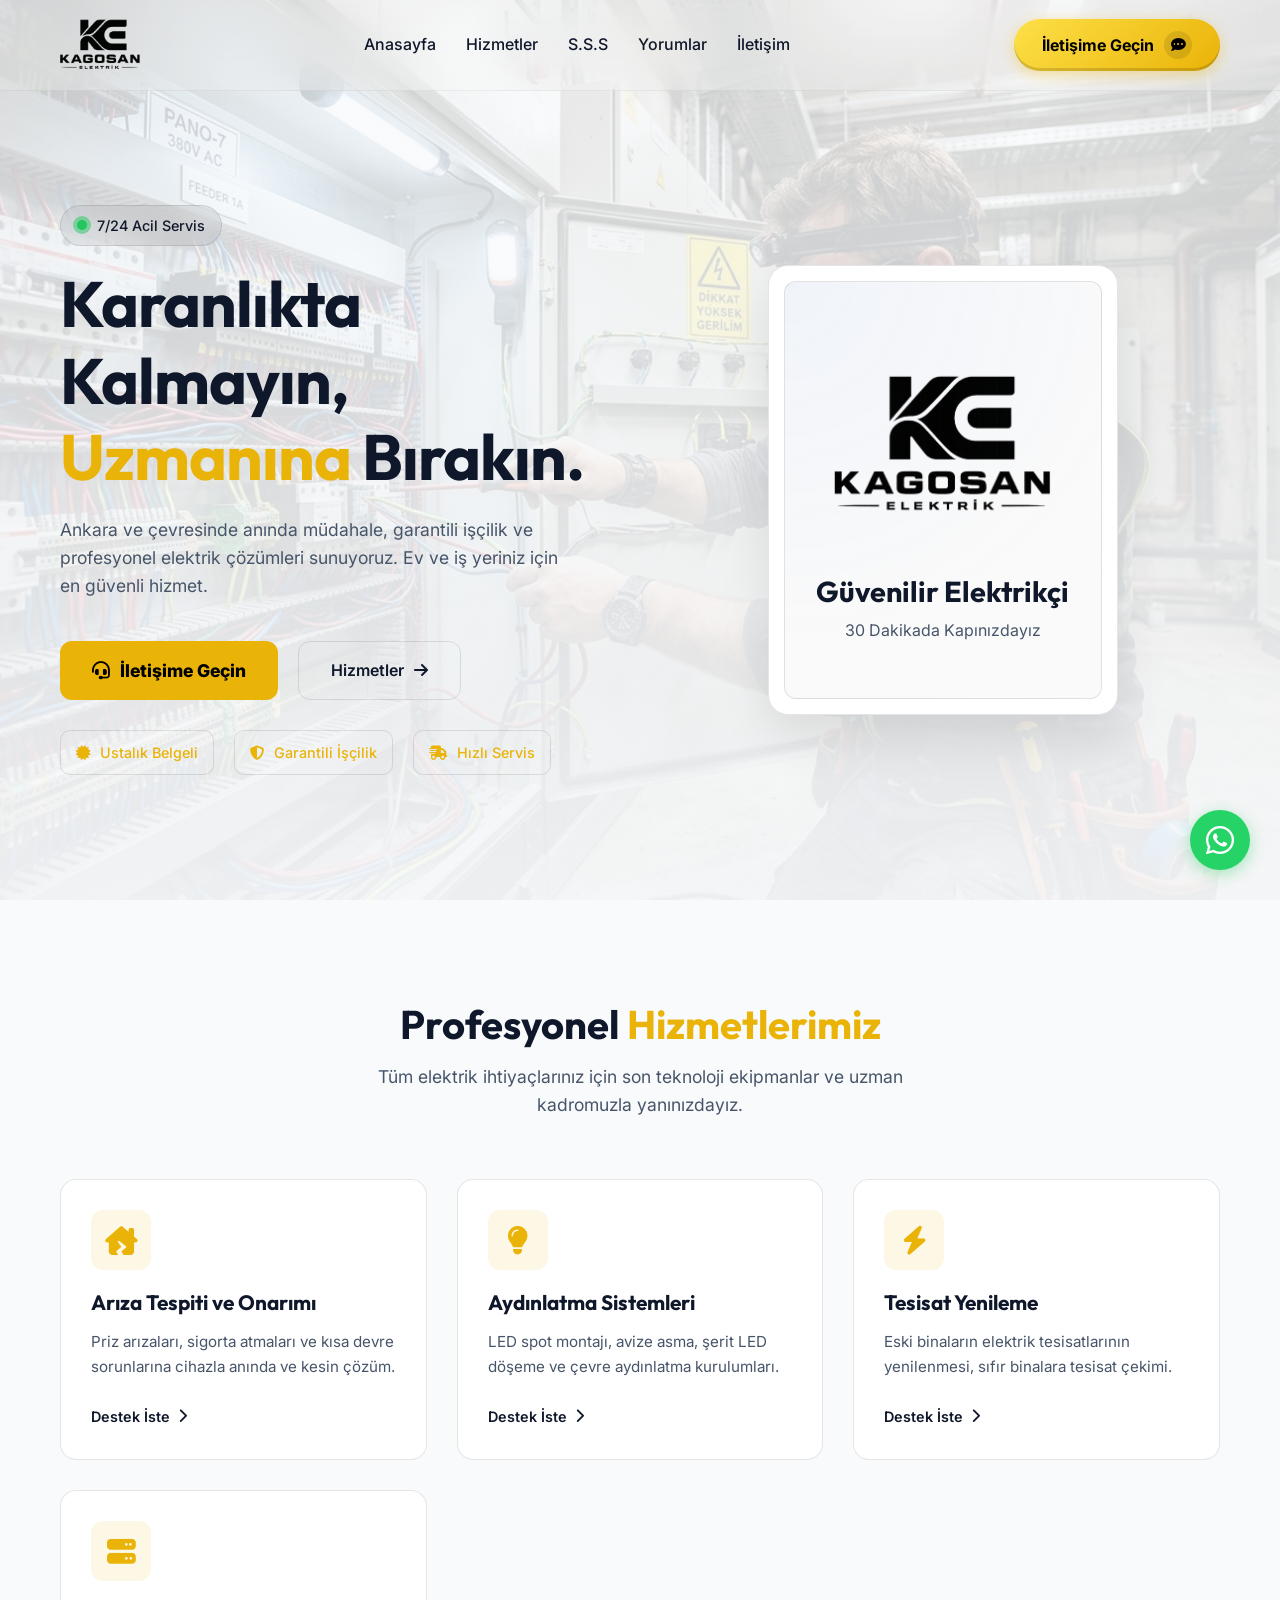
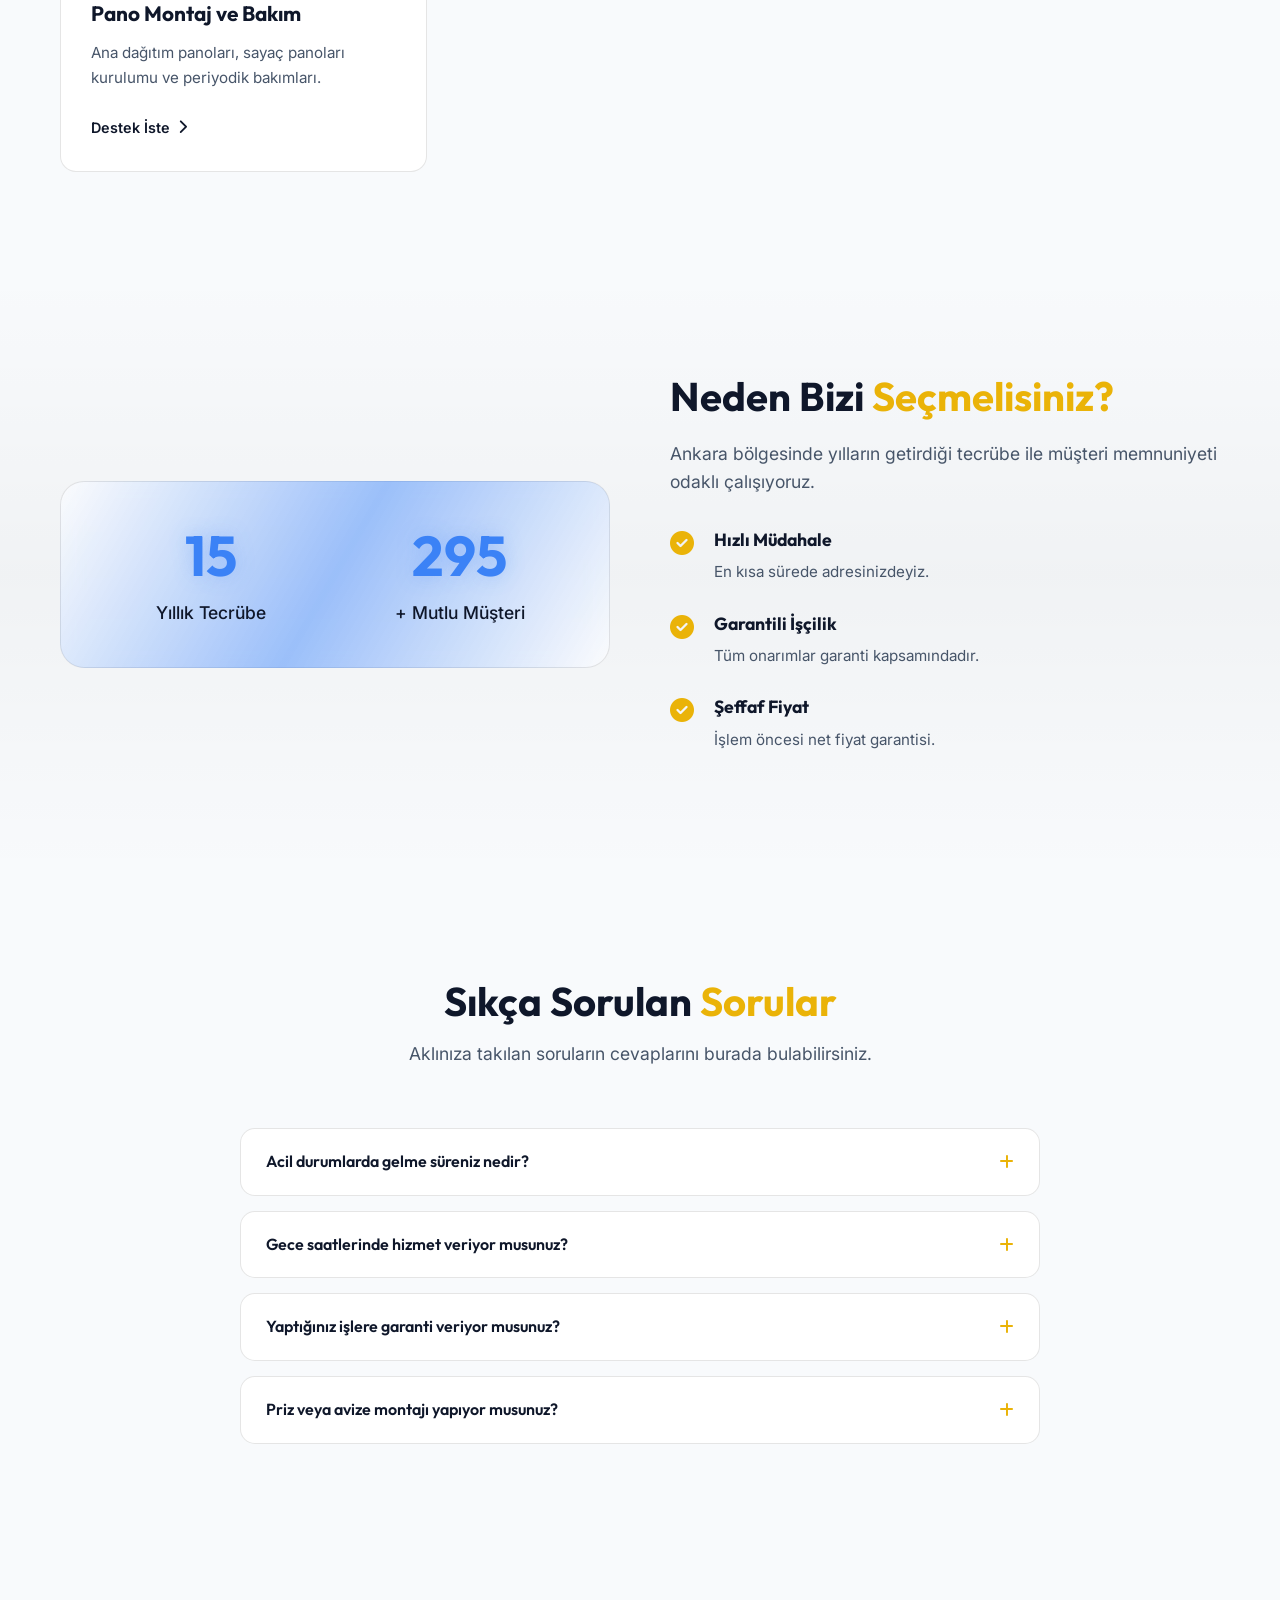
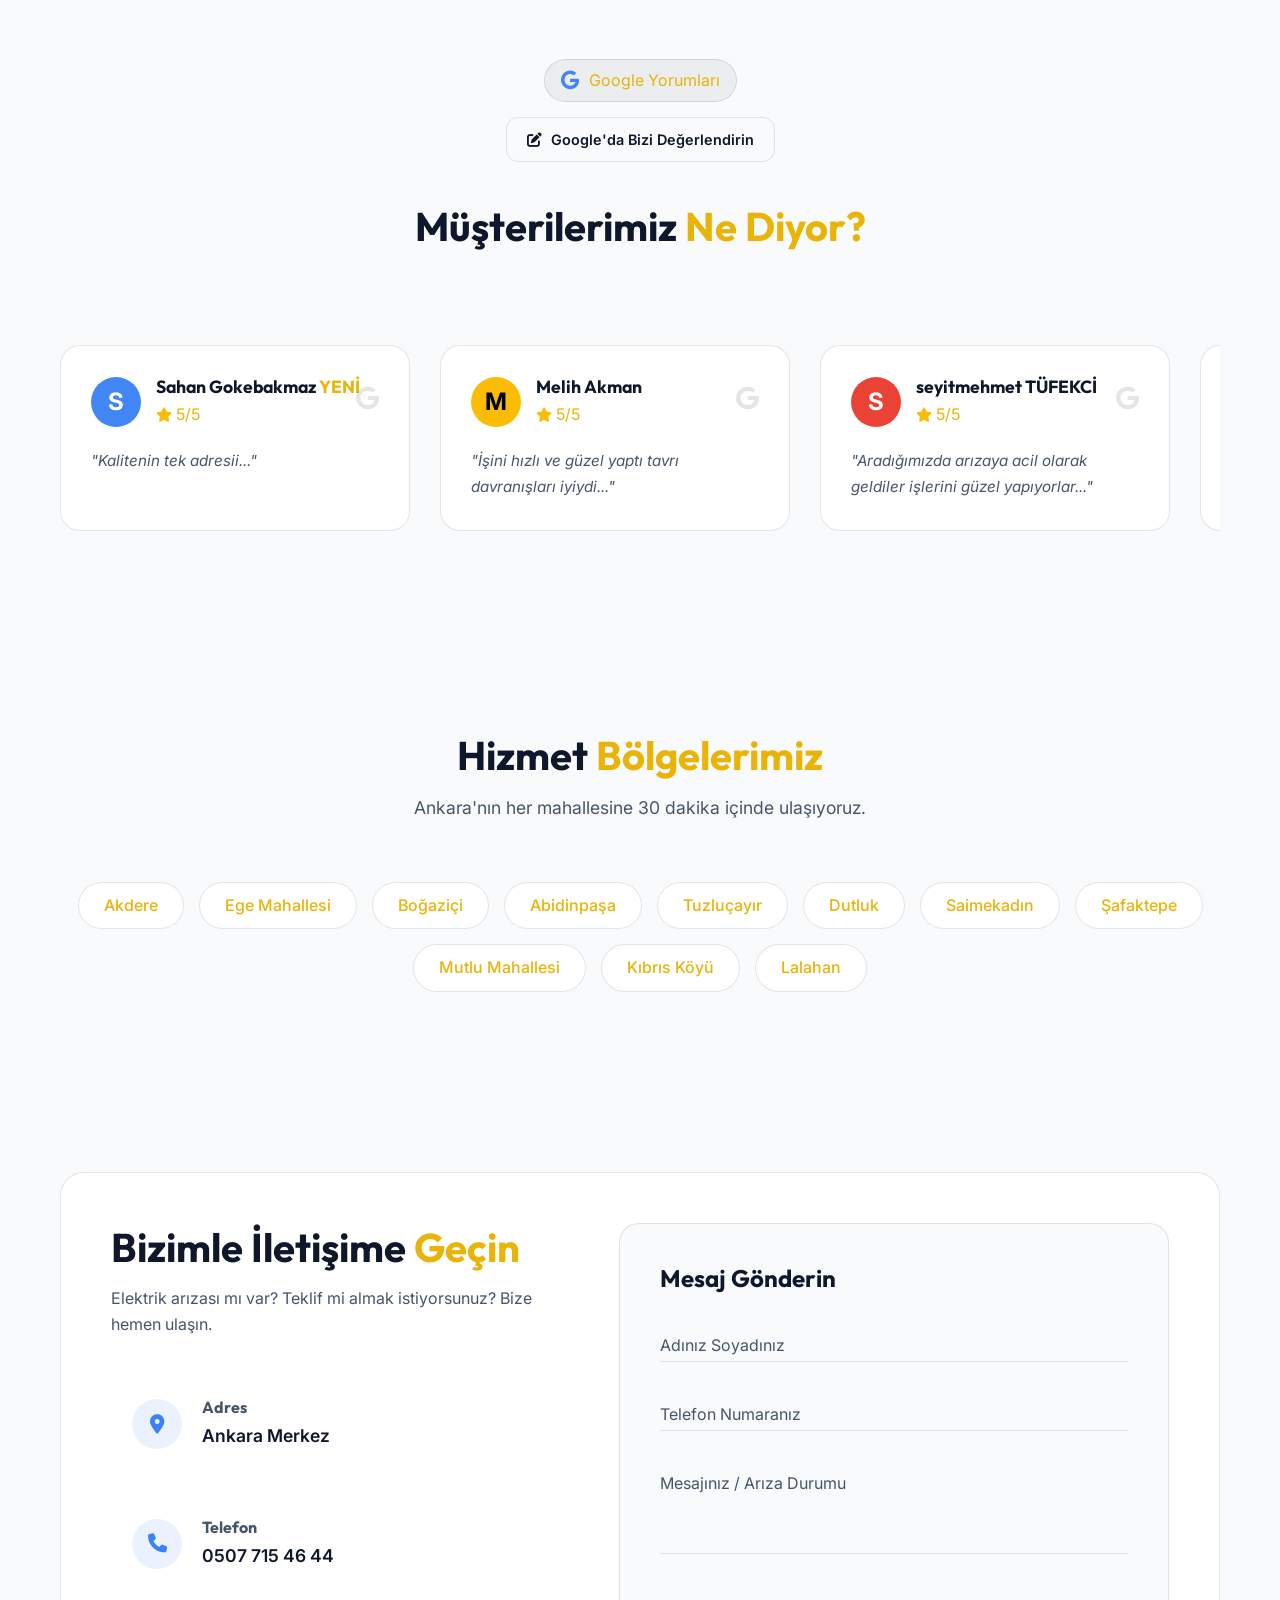
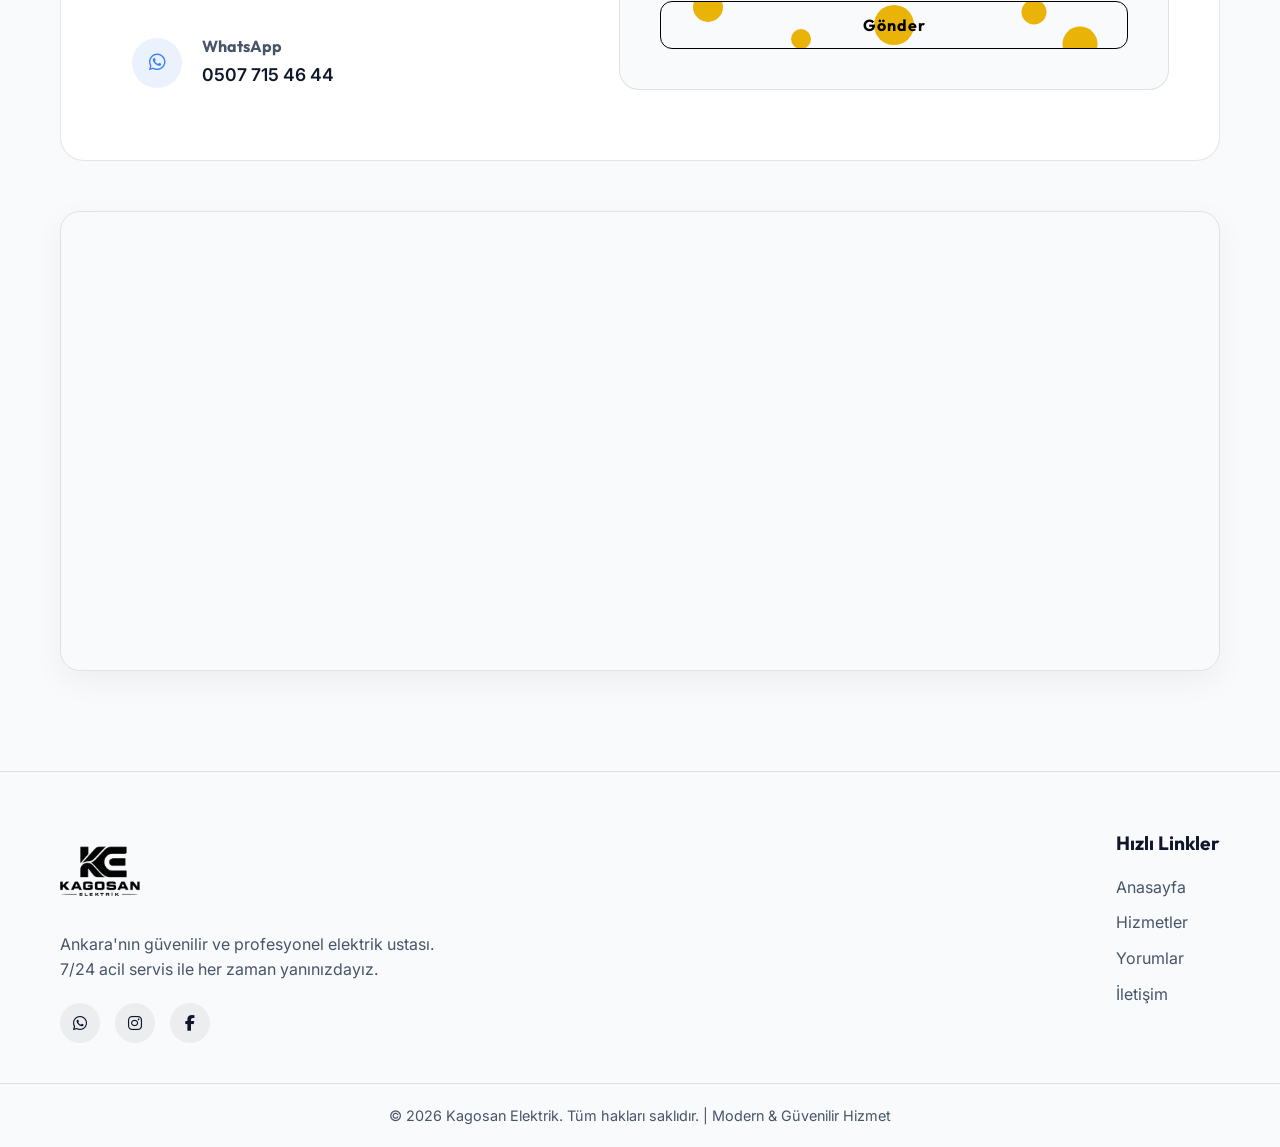
==== commit 1a308a7a: "Site güncellendi" ====
--- a/index.html
+++ b/index.html
@@ -4,6 +4,7 @@
     <meta charset="UTF-8">
     <meta name="viewport" content="width=device-width, initial-scale=1.0">
     <title>Kagosan Elektrik | 7/24 Acil Elektrik Ustası</title>
+    <link rel="icon" type="image/webp" href="büyüklogo.webp">
     <meta name="description" content="Ankara'da profesyonel, hızlı ve güvenilir 7/24 elektrikçi hizmeti. Elektrik arızası, tesisat, pano montajı ve aydınlatma çözümleri.">
     <link rel="stylesheet" href="styles.css">
     <link href="https://fonts.googleapis.com/css2?family=Inter:wght@300;400;500;600;700&family=Outfit:wght@400;500;700;900&display=swap" rel="stylesheet">
@@ -50,9 +51,8 @@
     <!-- Navbar -->
     <nav class="navbar">
         <div class="container nav-container">
-            <a href="#" class="logo">
-                <i class="fa-solid fa-bolt-lightning"></i>
-                Kagosan<span>Elektrik</span>
+            <a href="#home" class="logo">
+                <img src="büyüklogo.webp" alt="Kagosan Elektrik Logo" class="logo-img">
             </a>
             <ul class="nav-links">
                 <li><a href="#home">Anasayfa</a></li>
@@ -131,7 +131,7 @@
             <div class="hero-image-wrapper">
                 <div class="card-uiverse-3d">
                     <div class="card-inner">
-                        <i class="fa-solid fa-plug-circle-check hero-big-icon"></i>
+                        <img src="büyüklogo.webp" alt="Kagosan Elektrik Logo" class="hero-big-icon">
                         <h3>Güvenilir Elektrikçi</h3>
                         <p>30 Dakikada Kapınızdayız</p>
                     </div>
@@ -404,9 +404,8 @@
     <footer>
         <div class="container footer-content">
             <div class="footer-brand">
-                <a href="#" class="logo">
-                    <i class="fa-solid fa-bolt-lightning"></i>
-                    Kagosan<span>Elektrik</span>
+                <a href="#home" class="logo">
+                    <img src="büyüklogo.webp" alt="Kagosan Elektrik Logo" class="logo-img">
                 </a>
                 <p>Ankara'nın güvenilir ve profesyonel elektrik ustası. 7/24 acil servis ile her zaman yanınızdayız.</p>
                 <div class="social-links">
--- a/styles.css
+++ b/styles.css
@@ -78,7 +78,7 @@
     top: 0;
     left: 0;
     width: 100%;
-    padding: 20px 0;
+    padding: 5px 0;
     z-index: 1000;
     transition: var(--transition);
     background: rgba(255, 255, 255, 0.2);
@@ -91,7 +91,7 @@
     background: rgba(255, 255, 255, 0.95);
     backdrop-filter: blur(15px);
     border-bottom: 1px solid var(--border-color);
-    padding: 15px 0;
+    padding: 5px 0;
 }
 
 .nav-container {
@@ -101,19 +101,20 @@
 }
 
 .logo {
-    font-size: 1.5rem;
-    font-weight: 900;
-    font-family: var(--font-heading);
-    display: flex;
-    align-items: center;
-    gap: 8px;
-    text-shadow: none;
+    display: flex;
+    align-items: center;
     z-index: 1001; /* Above mobile menu */
 }
 
-.logo i {
-    color: var(--accent-primary);
-    filter: drop-shadow(0 0 8px var(--accent-glow));
+.logo-img {
+    height: 80px;
+    width: auto;
+    object-fit: contain;
+    transition: var(--transition);
+}
+
+.logo-img:hover {
+    transform: scale(1.05);
 }
 
 .nav-links {
@@ -452,10 +453,16 @@
 }
 
 .hero-big-icon {
-    font-size: 5rem;
-    color: var(--accent-primary);
+    width: 85%;
+    max-width: 280px;
+    height: auto;
+    object-fit: contain;
     margin-bottom: 20px;
-    filter: drop-shadow(0 0 15px var(--accent-glow));
+    transition: transform 0.6s ease;
+}
+
+.hero-big-icon:hover {
+    transform: rotate(360deg) scale(1.1);
 }
 
 .card-inner h3 {
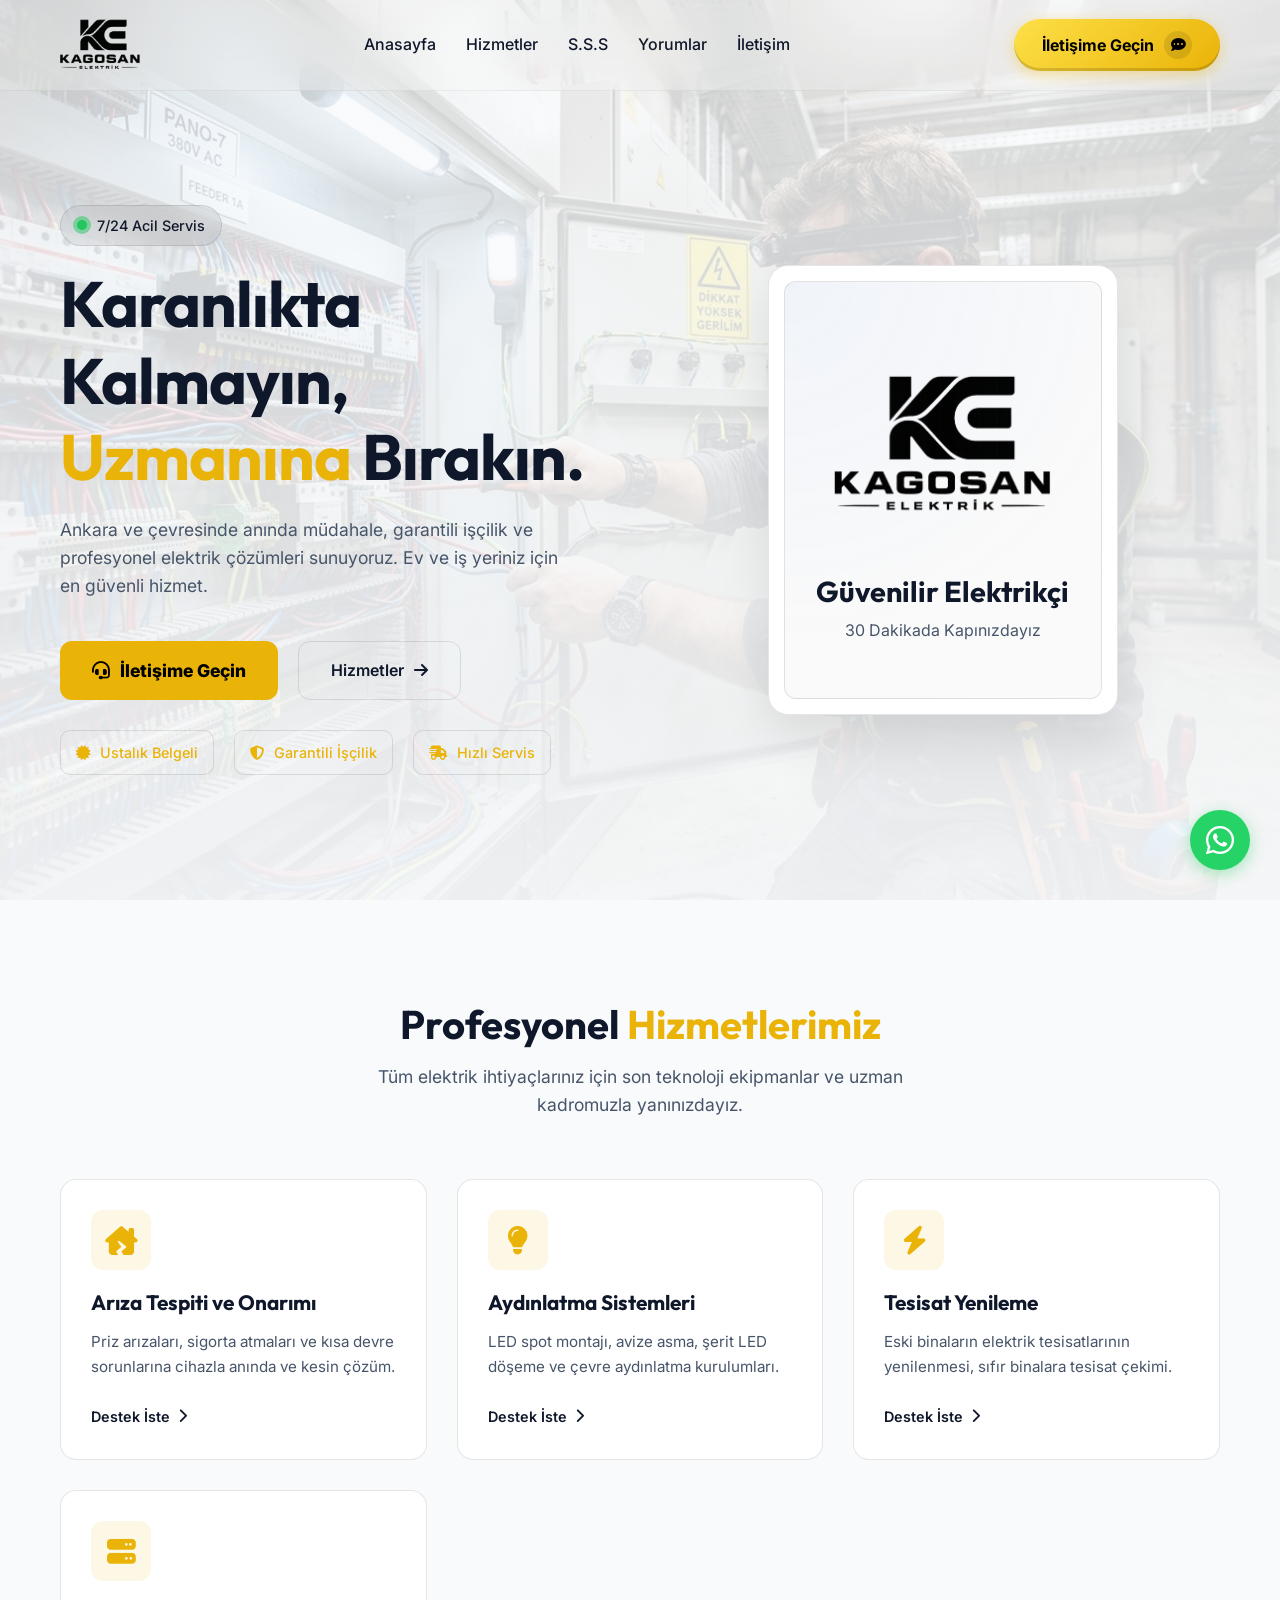
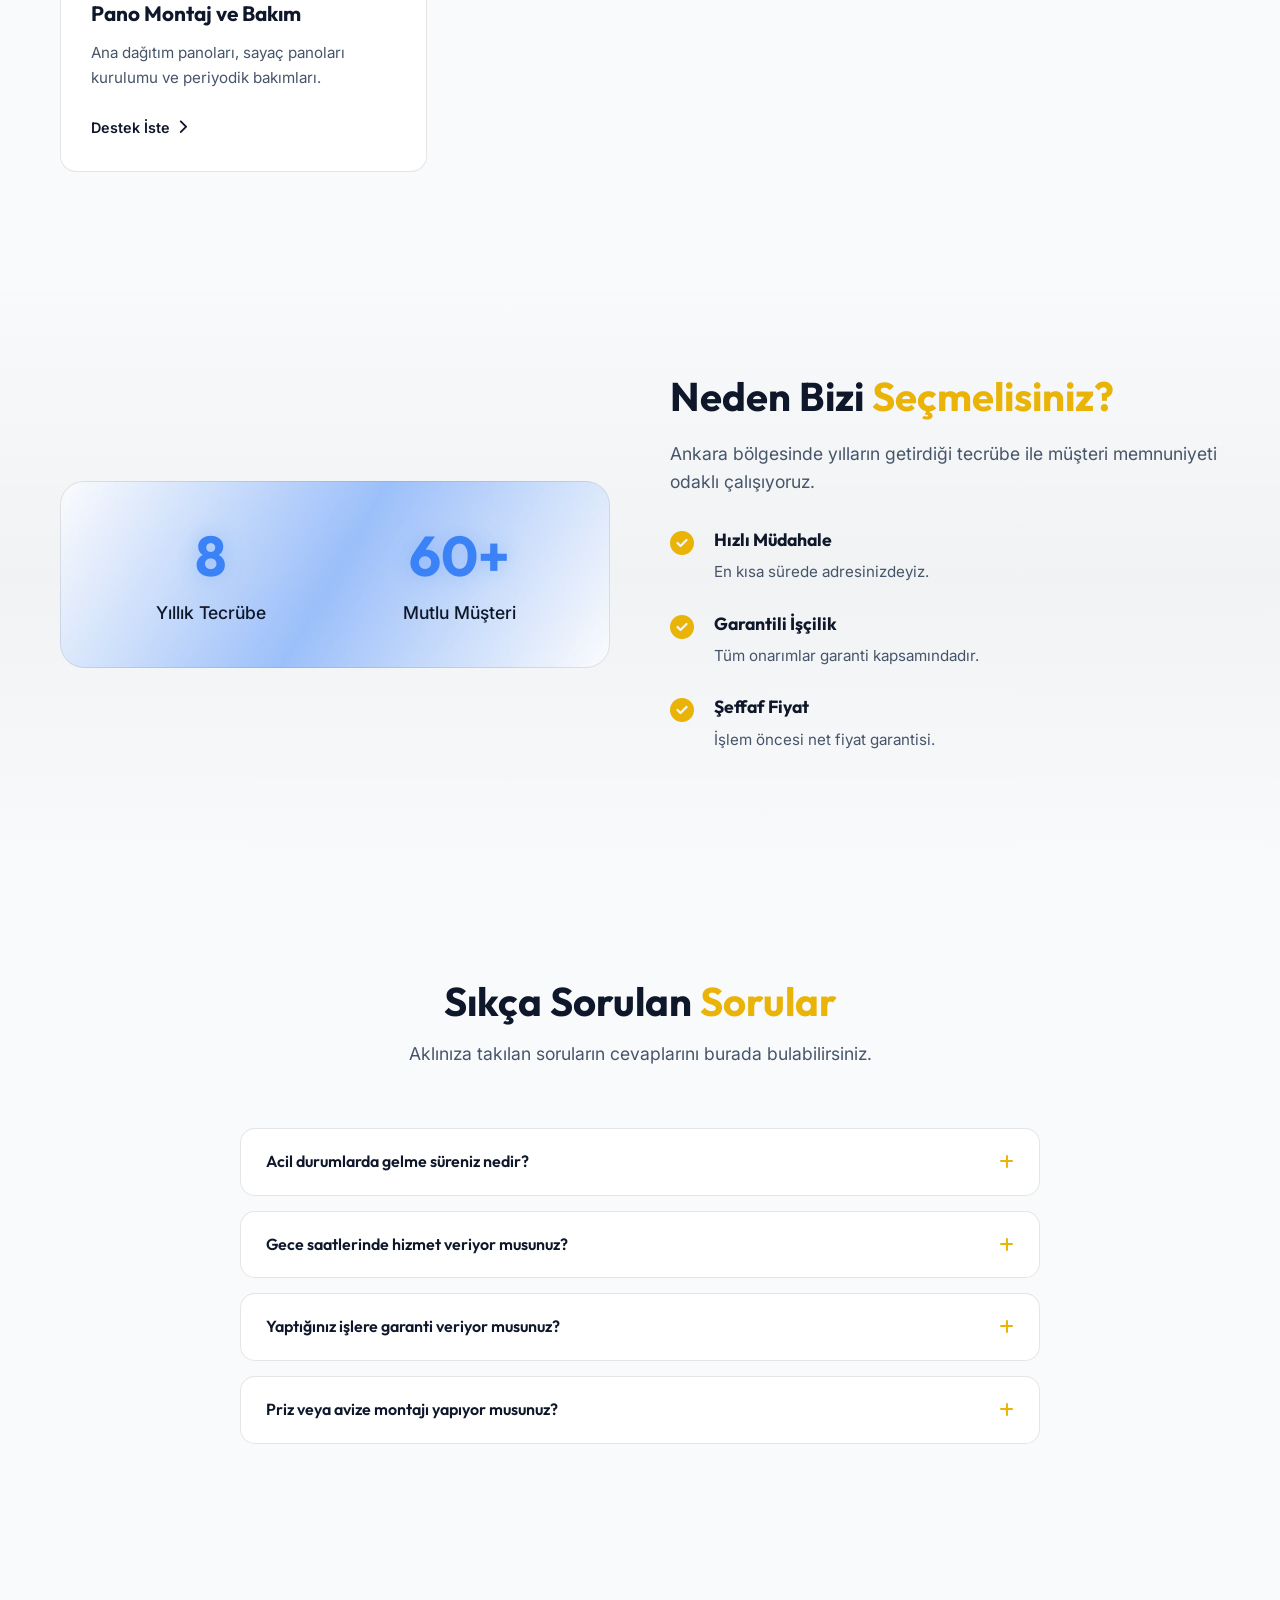
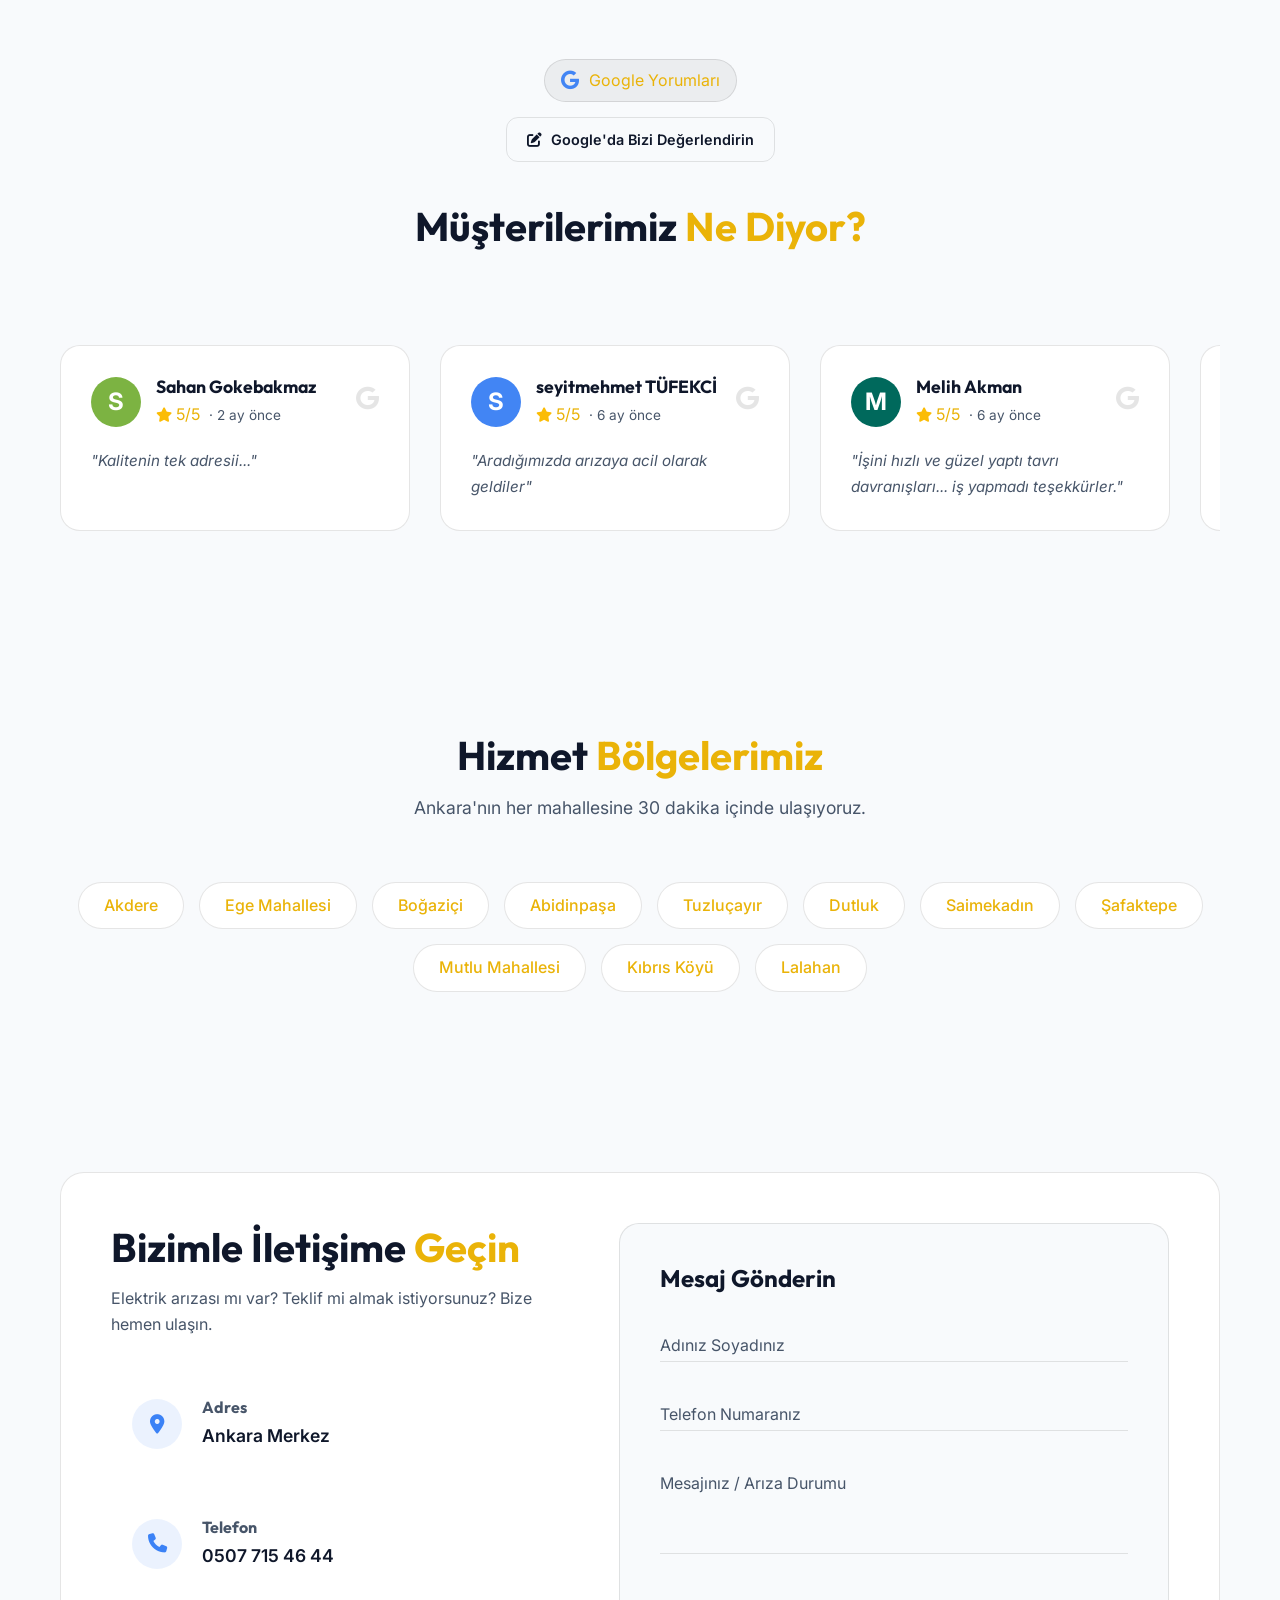
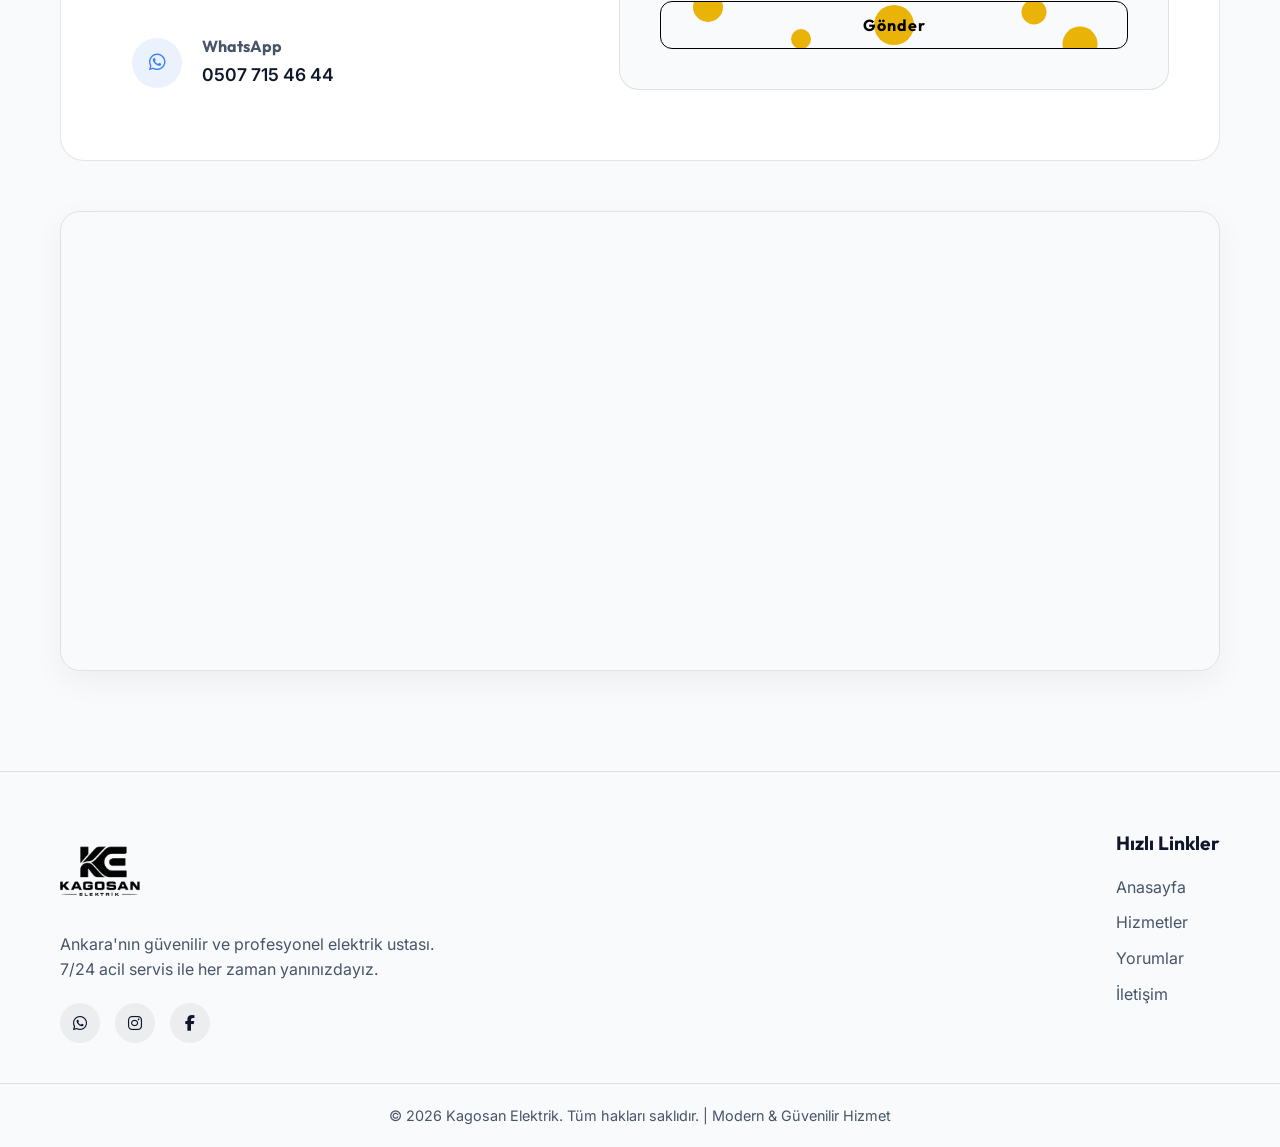
==== commit c3580efa: "Site güncellendi" ====
--- a/index.html
+++ b/index.html
@@ -187,12 +187,12 @@
                 <div class="image-stack">
                     <div class="glass-panel">
                         <div class="stat-item">
-                            <h4 class="counter" data-target="15">0</h4>
+                            <h4 class="counter" data-target="8">0</h4>
                             <span>Yıllık Tecrübe</span>
                         </div>
                         <div class="stat-item">
-                            <h4 class="counter" data-target="1000">0</h4>
-                            <span>+ Mutlu Müşteri</span>
+                            <h4 class="counter" data-target="100" data-suffix="+">0</h4>
+                            <span>Mutlu Müşteri</span>
                         </div>
                     </div>
                 </div>
@@ -254,43 +254,62 @@
                     <!-- Review 1 -->
                     <div class="review-card">
                         <div class="review-header">
-                        <div class="avatar bg-blue">S</div>
+                        <div class="avatar" style="background: #7cb342;">S</div>
                         <div class="user-info">
-                            <h4>Sahan Gokebakmaz <span class="badge-new">YENİ</span></h4>
-                            <div class="stars"><i class="fa-solid fa-star"></i> <span>5/5</span></div>
+                            <h4>Sahan Gokebakmaz</h4>
+                            <div class="stars"><i class="fa-solid fa-star"></i> <span>5/5</span> <span style="font-size: 0.85em; color: var(--text-muted, #9ca3af); margin-left: 5px;">· 2 ay önce</span></div>
                         </div>
                         <i class="fa-brands fa-google google-icon-small"></i>
                     </div>
                     <p class="review-text">"Kalitenin tek adresii..."</p>
                 </div>
+                
+                <!-- Review 2 -->
                 <div class="review-card">
                     <div class="review-header">
-                        <div class="avatar bg-yellow">M</div>
+                        <div class="avatar" style="background: #4285f4;">S</div>
+                        <div class="user-info">
+                            <h4>seyitmehmet TÜFEKCİ</h4>
+                            <div class="stars"><i class="fa-solid fa-star"></i> <span>5/5</span> <span style="font-size: 0.85em; color: var(--text-muted, #9ca3af); margin-left: 5px;">· 6 ay önce</span></div>
+                        </div>
+                        <i class="fa-brands fa-google google-icon-small"></i>
+                    </div>
+                    <p class="review-text">"Aradığımızda arızaya acil olarak geldiler"</p>
+                </div>
+                
+                <!-- Review 3 -->
+                <div class="review-card">
+                    <div class="review-header">
+                        <div class="avatar" style="background: #00695c;">M</div>
                         <div class="user-info">
                             <h4>Melih Akman</h4>
-                            <div class="stars"><i class="fa-solid fa-star"></i> <span>5/5</span></div>
+                            <div class="stars"><i class="fa-solid fa-star"></i> <span>5/5</span> <span style="font-size: 0.85em; color: var(--text-muted, #9ca3af); margin-left: 5px;">· 6 ay önce</span></div>
                         </div>
                         <i class="fa-brands fa-google google-icon-small"></i>
                     </div>
-                    <p class="review-text">"İşini hızlı ve güzel yaptı tavrı davranışları iyiydi..."</p>
-                </div>
+                    <p class="review-text">"İşini hızlı ve güzel yaptı tavrı davranışları... iş yapmadı teşekkürler."</p>
+                </div>
+                
+                <!-- Review 4 -->
                 <div class="review-card">
                     <div class="review-header">
-                        <div class="avatar" style="background: #ea4335;">S</div>
+                        <div class="avatar" style="background: #e53935;">B</div>
                         <div class="user-info">
-                            <h4>seyitmehmet TÜFEKCİ</h4>
-                            <div class="stars"><i class="fa-solid fa-star"></i> <span>5/5</span></div>
+                            <h4>baha TARMAN <span class="badge-new">YENİ</span></h4>
+                            <div class="stars"><i class="fa-solid fa-star"></i> <span>4/5</span> <span style="font-size: 0.85em; color: var(--text-muted, #9ca3af); margin-left: 5px;">· bir gün önce</span></div>
                         </div>
                         <i class="fa-brands fa-google google-icon-small"></i>
                     </div>
-                    <p class="review-text">"Aradığımızda arızaya acil olarak geldiler işlerini güzel yapıyorlar..."</p>
-                </div>
+                    <p class="review-text">"iyi insanlardı işçilikleride kötü değildi"</p>
+                </div>
+                
+                <!-- Review 5 -->
                 <div class="review-card">
                     <div class="review-header">
-                        <div class="avatar bg-blue">K</div>
+                        <div class="avatar" style="background: #ffb300;">K</div>
                         <div class="user-info">
-                            <h4>Kaan Gökşen <span class="badge-new">YENİ</span></h4>
-                            <div class="stars"><i class="fa-solid fa-star"></i> <span>5/5</span></div>
+                            <h4>Kaan Gökşen</h4>
+                            <div class="stars"><i class="fa-solid fa-star"></i> <span>5/5</span> <span style="font-size: 0.85em; color: var(--text-muted, #9ca3af); margin-left: 5px;">· bir gün önce düzenlendi</span></div>
                         </div>
                         <i class="fa-brands fa-google google-icon-small"></i>
                     </div>
